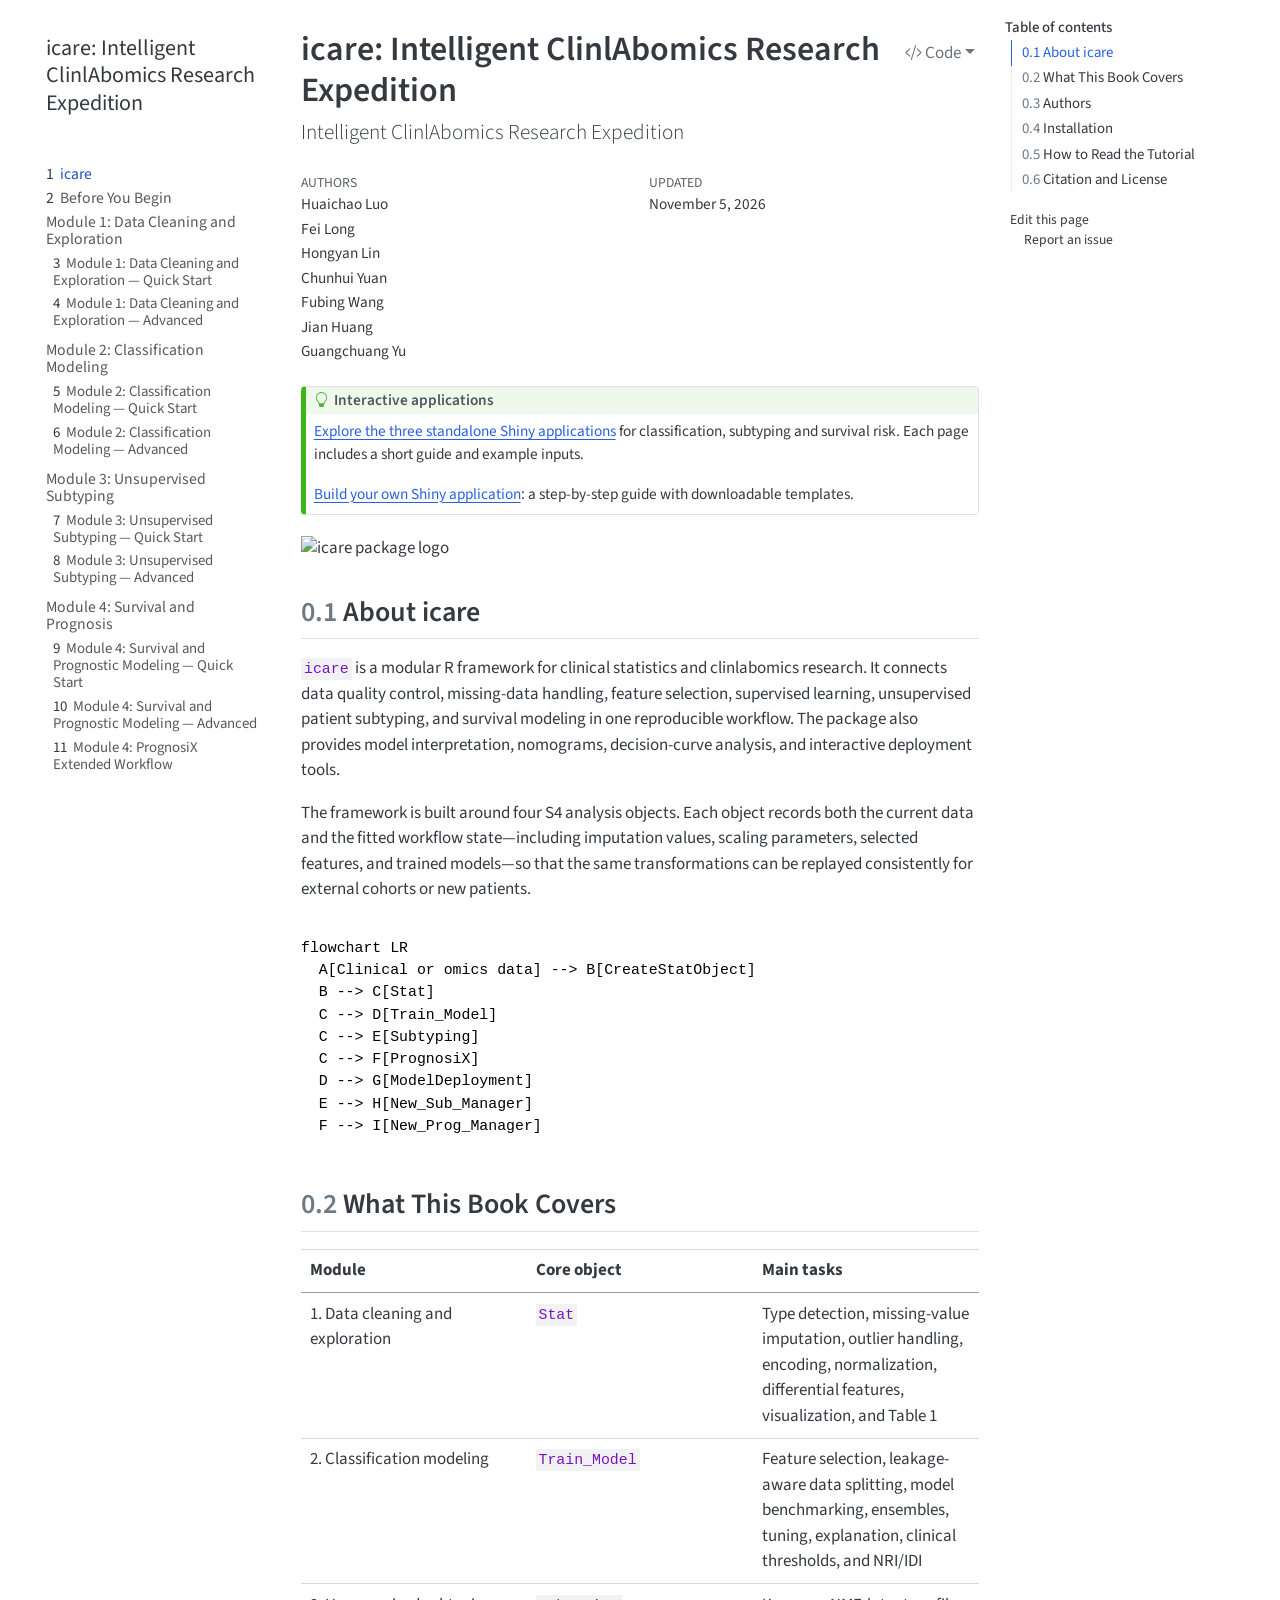
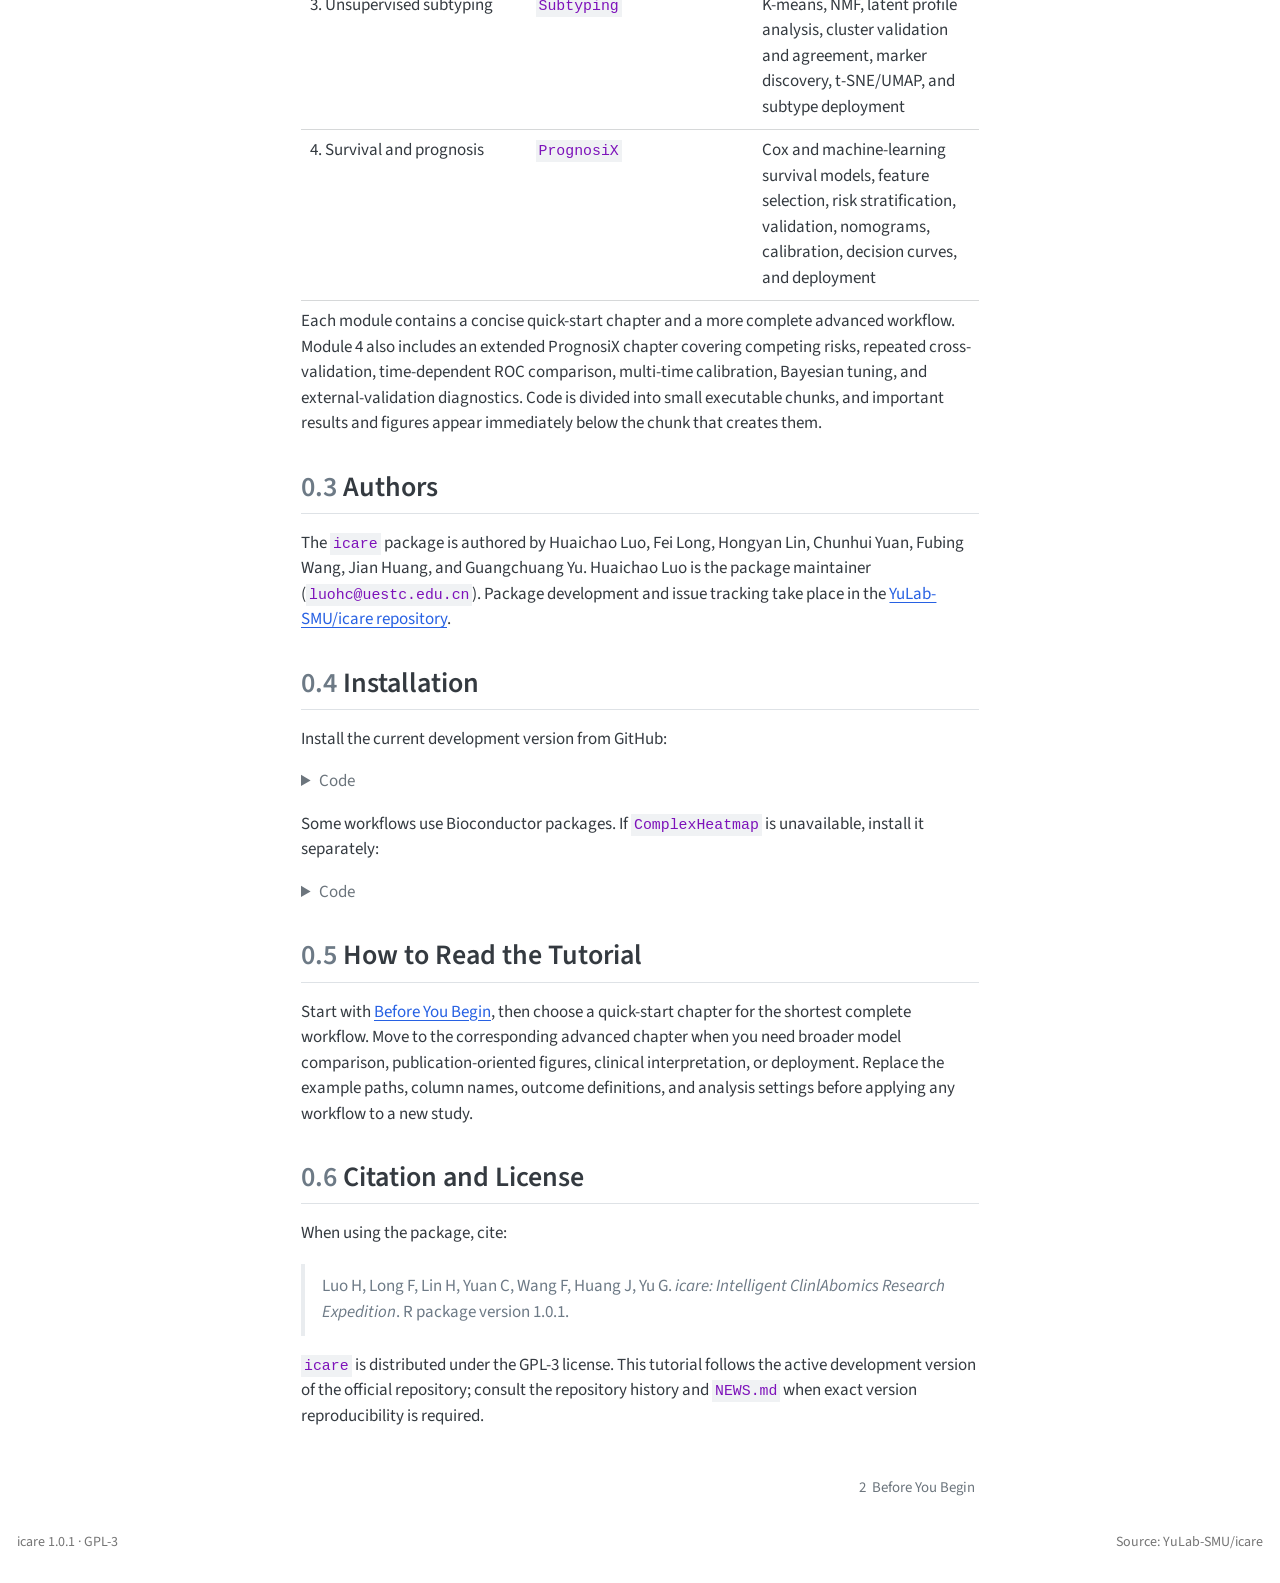
==== index.html @ 9ab3029c "Built site for gh-pages" ====
<!DOCTYPE html>
<html xmlns="http://www.w3.org/1999/xhtml" lang="en" xml:lang="en"><head>

<meta charset="utf-8">
<meta name="generator" content="quarto-1.11.9">

<meta name="viewport" content="width=device-width, initial-scale=1.0, user-scalable=yes">

<meta name="author" content="Huaichao Luo">
<meta name="author" content="Fei Long">
<meta name="author" content="Hongyan Lin">
<meta name="author" content="Chunhui Yuan">
<meta name="author" content="Fubing Wang">
<meta name="author" content="Jian Huang">
<meta name="author" content="Guangchuang Yu">
<meta name="dcterms.date" content="2026-11-05">

<title>icare: Intelligent ClinlAbomics Research Expedition</title>
<style>
/* Default styles provided by pandoc.
** See https://pandoc.org/MANUAL.html#variables-for-html for config info.
*/
span.smallcaps{font-variant: small-caps;}
div.columns{display: flex; gap: 1.5em;}
div.column{flex: auto;}
@media screen {
div.columns{gap: min(4vw, 1.5em);}
div.column{overflow-x: auto;}
}
div.hanging-indent{margin-left: 1.5em; text-indent: -1.5em;}
ul.task-list{list-style: none;}
ul.task-list li input[type="checkbox"] {
  width: 0.8em;
  margin: 0 0.8em 0.2em -1em; /* quarto-specific, see https://github.com/quarto-dev/quarto-cli/issues/4556 */ 
  vertical-align: middle;
}
/* CSS for syntax highlighting */
html { -webkit-text-size-adjust: 100%; }
pre > code.sourceCode { white-space: pre; position: relative; }
pre > code.sourceCode > span { display: inline-block; line-height: 1.25; }
pre > code.sourceCode > span:empty { height: 1.2em; }
.sourceCode { overflow: visible; }
code.sourceCode > span { color: inherit; text-decoration: inherit; }
div.sourceCode { margin: 1em 0; }
pre.sourceCode { margin: 0; }
@media screen {
div.sourceCode { overflow: auto; }
}
@media print {
pre > code.sourceCode { white-space: pre-wrap; }
pre > code.sourceCode > span { text-indent: -5em; padding-left: 5em; }
}
pre.numberSource code
  { counter-reset: source-line 0; }
pre.numberSource code > span
  { position: relative; left: -4em; counter-increment: source-line; }
pre.numberSource code > span > a:first-child::before
  { content: counter(source-line);
    position: relative; left: -1em; text-align: right; vertical-align: baseline;
    border: none; display: inline-block;
    -webkit-touch-callout: none; -webkit-user-select: none;
    -khtml-user-select: none; -moz-user-select: none;
    -ms-user-select: none; user-select: none;
    padding: 0 4px; width: 4em;
  }
pre.numberSource { margin-left: 3em;  padding-left: 4px; }
div.sourceCode
  {   }
@media screen {
pre > code.sourceCode > span > a:first-child::before { text-decoration: underline; }
}
</style>


<script src="site_libs/quarto-nav/quarto-nav.js"></script>
<script src="site_libs/quarto-nav/headroom.min.js"></script>
<script src="site_libs/clipboard/clipboard.min.js"></script>
<script src="site_libs/quarto-search/autocomplete.umd.js"></script>
<script src="site_libs/quarto-search/fuse.min.js"></script>
<script src="site_libs/quarto-search/quarto-search.js"></script>
<meta name="quarto:offset" content="./">
<link href="./prerequisites.html" rel="next">
<script src="site_libs/quarto-html/quarto.js" type="module"></script>
<script src="site_libs/quarto-html/tabsets/tabsets.js" type="module"></script>
<script src="site_libs/quarto-html/scrollable-regions/scrollable-regions.js" type="module"></script>
<script src="site_libs/quarto-html/popper.min.js"></script>
<script src="site_libs/quarto-html/tippy.umd.min.js"></script>
<script src="site_libs/quarto-html/anchor.min.js"></script>
<link href="site_libs/quarto-html/tippy.css" rel="stylesheet">
<link href="site_libs/quarto-html/quarto-syntax-highlighting-63b5708e65d6cd79cd7618c58d0c21e7.css" rel="stylesheet" id="quarto-text-highlighting-styles">
<script src="site_libs/bootstrap/bootstrap.min.js"></script>
<link href="site_libs/bootstrap/bootstrap-icons.css" rel="stylesheet">
<link href="site_libs/bootstrap/bootstrap-da04b06e5c4a19ee0b37a13fe2d2a80e.min.css" rel="stylesheet" append-hash="true" id="quarto-bootstrap" data-mode="light">
<script id="quarto-search-options" type="application/json">{
  "location": "sidebar",
  "copy-button": false,
  "collapse-after": 3,
  "panel-placement": "start",
  "type": "textbox",
  "limit": 50,
  "keyboard-shortcut": [
    "f",
    "/",
    "s"
  ],
  "show-item-context": false,
  "language": {
    "search-no-results-text": "No results",
    "search-matching-documents-text": "matching documents",
    "search-copy-link-title": "Copy link to search",
    "search-hide-matches-text": "Hide additional matches",
    "search-more-match-text": "more match in this document",
    "search-more-matches-text": "more matches in this document",
    "search-clear-button-title": "Clear",
    "search-text-placeholder": "",
    "search-detached-cancel-button-title": "Cancel",
    "search-submit-button-title": "Submit",
    "search-label": "Search"
  }
}</script>
<script src="site_libs/quarto-diagram/mermaid.min.js"></script>
<script src="site_libs/quarto-diagram/mermaid-init.js"></script>
<link href="site_libs/quarto-diagram/mermaid.css" rel="stylesheet">


</head>

<body class="nav-sidebar floating quarto-light"><a id="quarto-skip-link" class="visually-hidden-focusable" href="#quarto-document-content">Skip to main content</a>

<div id="quarto-search-results"></div>
  <header id="quarto-header" class="headroom fixed-top">
  <nav class="quarto-secondary-nav" aria-label="Toolbar">
    <div class="container-fluid d-flex">
      <button type="button" class="quarto-btn-toggle btn" data-bs-toggle="collapse" role="button" data-bs-target=".quarto-sidebar-collapse-item" aria-controls="quarto-sidebar" aria-expanded="false" aria-label="Toggle sidebar navigation" onclick="if (window.quartoToggleHeadroom) { window.quartoToggleHeadroom(); }">
        <i class="bi bi-layout-text-sidebar-reverse"></i>
      </button>
        <nav class="quarto-page-breadcrumbs" aria-label="Breadcrumbs"><ol class="breadcrumb"><li class="breadcrumb-item"><a href="./index.html"><span class="chapter-number">1</span>&nbsp; <span class="chapter-title">icare</span></a></li></ol></nav>
        <a class="flex-grow-1" data-bs-toggle="collapse" data-bs-target=".quarto-sidebar-collapse-item" onclick="if (window.quartoToggleHeadroom) { window.quartoToggleHeadroom(); }">      
        </a>
      <button type="button" class="btn quarto-search-button" aria-label="Search" onclick="window.quartoOpenSearch();">
        <i class="bi bi-search"></i>
      </button>
    </div>
  </nav>
</header>
<!-- content -->
<div id="quarto-content" class="quarto-container page-columns page-rows-contents page-layout-full">
<!-- sidebar -->
  <nav id="quarto-sidebar" class="sidebar collapse collapse-horizontal quarto-sidebar-collapse-item sidebar-navigation floating overflow-auto" aria-label="Site">
    <div class="pt-lg-2 mt-2 text-left sidebar-header">
    <div class="sidebar-title mb-0 py-0">
      <a href="./">icare: Intelligent ClinlAbomics Research Expedition</a> 
        <div class="sidebar-tools-main">
    <a href="https://github.com/YuLab-SMU/icare" title="Source Code" class="quarto-navigation-tool px-1" aria-label="Source Code"><i class="bi bi-github"></i></a>
</div>
    </div>
      </div>
        <div class="mt-2 flex-shrink-0 align-items-center">
        <div class="sidebar-search">
        <div id="quarto-search" class="" title="Search"></div>
        </div>
        </div>
    <div class="sidebar-menu-container"> 
    <ul class="list-unstyled mt-1">
        <li class="sidebar-item">
  <div class="sidebar-item-container"> 
  <a href="./index.html" class="sidebar-item-text sidebar-link active">
 <span class="menu-text"><span class="chapter-number">1</span>&nbsp; <span class="chapter-title">icare</span></span></a>
  </div>
</li>
        <li class="sidebar-item">
  <div class="sidebar-item-container"> 
  <a href="./prerequisites.html" class="sidebar-item-text sidebar-link">
 <span class="menu-text"><span class="chapter-number">2</span>&nbsp; <span class="chapter-title">Before You Begin</span></span></a>
  </div>
</li>
        <li class="sidebar-item sidebar-item-section">
      <div class="sidebar-item-container"> 
            <button type="button" class="sidebar-item-text sidebar-item-toggle sidebar-link text-start" data-bs-toggle="collapse" data-bs-target="#quarto-sidebar-section-1" aria-controls="quarto-sidebar-section-1" aria-expanded="true">
 <span class="menu-text" id="quarto-sidebar-section-1-label">Module 1: Data Cleaning and Exploration</span><i class="bi bi-chevron-right" aria-hidden="true"></i></button>
      </div>
      <ul id="quarto-sidebar-section-1" aria-labelledby="quarto-sidebar-section-1-label" class="collapse list-unstyled sidebar-section depth1 show">  
          <li class="sidebar-item">
  <div class="sidebar-item-container"> 
  <a href="./module1-quickstart.html" class="sidebar-item-text sidebar-link">
 <span class="menu-text"><span class="chapter-number">3</span>&nbsp; <span class="chapter-title">Module 1: Data Cleaning and Exploration — Quick Start</span></span></a>
  </div>
</li>
          <li class="sidebar-item">
  <div class="sidebar-item-container"> 
  <a href="./module1-advanced.html" class="sidebar-item-text sidebar-link">
 <span class="menu-text"><span class="chapter-number">4</span>&nbsp; <span class="chapter-title">Module 1: Data Cleaning and Exploration — Advanced</span></span></a>
  </div>
</li>
      </ul>
  </li>
        <li class="sidebar-item sidebar-item-section">
      <div class="sidebar-item-container"> 
            <button type="button" class="sidebar-item-text sidebar-item-toggle sidebar-link text-start" data-bs-toggle="collapse" data-bs-target="#quarto-sidebar-section-2" aria-controls="quarto-sidebar-section-2" aria-expanded="true">
 <span class="menu-text" id="quarto-sidebar-section-2-label">Module 2: Classification Modeling</span><i class="bi bi-chevron-right" aria-hidden="true"></i></button>
      </div>
      <ul id="quarto-sidebar-section-2" aria-labelledby="quarto-sidebar-section-2-label" class="collapse list-unstyled sidebar-section depth1 show">  
          <li class="sidebar-item">
  <div class="sidebar-item-container"> 
  <a href="./module2-quickstart.html" class="sidebar-item-text sidebar-link">
 <span class="menu-text"><span class="chapter-number">5</span>&nbsp; <span class="chapter-title">Module 2: Classification Modeling — Quick Start</span></span></a>
  </div>
</li>
          <li class="sidebar-item">
  <div class="sidebar-item-container"> 
  <a href="./module2-advanced.html" class="sidebar-item-text sidebar-link">
 <span class="menu-text"><span class="chapter-number">6</span>&nbsp; <span class="chapter-title">Module 2: Classification Modeling — Advanced</span></span></a>
  </div>
</li>
      </ul>
  </li>
        <li class="sidebar-item sidebar-item-section">
      <div class="sidebar-item-container"> 
            <button type="button" class="sidebar-item-text sidebar-item-toggle sidebar-link text-start" data-bs-toggle="collapse" data-bs-target="#quarto-sidebar-section-3" aria-controls="quarto-sidebar-section-3" aria-expanded="true">
 <span class="menu-text" id="quarto-sidebar-section-3-label">Module 3: Unsupervised Subtyping</span><i class="bi bi-chevron-right" aria-hidden="true"></i></button>
      </div>
      <ul id="quarto-sidebar-section-3" aria-labelledby="quarto-sidebar-section-3-label" class="collapse list-unstyled sidebar-section depth1 show">  
          <li class="sidebar-item">
  <div class="sidebar-item-container"> 
  <a href="./module3-quickstart.html" class="sidebar-item-text sidebar-link">
 <span class="menu-text"><span class="chapter-number">7</span>&nbsp; <span class="chapter-title">Module 3: Unsupervised Subtyping — Quick Start</span></span></a>
  </div>
</li>
          <li class="sidebar-item">
  <div class="sidebar-item-container"> 
  <a href="./module3-advanced.html" class="sidebar-item-text sidebar-link">
 <span class="menu-text"><span class="chapter-number">8</span>&nbsp; <span class="chapter-title">Module 3: Unsupervised Subtyping — Advanced</span></span></a>
  </div>
</li>
      </ul>
  </li>
        <li class="sidebar-item sidebar-item-section">
      <div class="sidebar-item-container"> 
            <button type="button" class="sidebar-item-text sidebar-item-toggle sidebar-link text-start" data-bs-toggle="collapse" data-bs-target="#quarto-sidebar-section-4" aria-controls="quarto-sidebar-section-4" aria-expanded="true">
 <span class="menu-text" id="quarto-sidebar-section-4-label">Module 4: Survival and Prognosis</span><i class="bi bi-chevron-right" aria-hidden="true"></i></button>
      </div>
      <ul id="quarto-sidebar-section-4" aria-labelledby="quarto-sidebar-section-4-label" class="collapse list-unstyled sidebar-section depth1 show">  
          <li class="sidebar-item">
  <div class="sidebar-item-container"> 
  <a href="./module4-quickstart.html" class="sidebar-item-text sidebar-link">
 <span class="menu-text"><span class="chapter-number">9</span>&nbsp; <span class="chapter-title">Module 4: Survival and Prognostic Modeling — Quick Start</span></span></a>
  </div>
</li>
          <li class="sidebar-item">
  <div class="sidebar-item-container"> 
  <a href="./module4-advanced.html" class="sidebar-item-text sidebar-link">
 <span class="menu-text"><span class="chapter-number">10</span>&nbsp; <span class="chapter-title">Module 4: Survival and Prognostic Modeling — Advanced</span></span></a>
  </div>
</li>
          <li class="sidebar-item">
  <div class="sidebar-item-container"> 
  <a href="./module4-pro.html" class="sidebar-item-text sidebar-link">
 <span class="menu-text"><span class="chapter-number">11</span>&nbsp; <span class="chapter-title">Module 4: PrognosiX Extended Workflow</span></span></a>
  </div>
</li>
      </ul>
  </li>
    </ul>
    </div>
</nav>
<div id="quarto-sidebar-glass" class="quarto-sidebar-collapse-item" data-bs-toggle="collapse" data-bs-target=".quarto-sidebar-collapse-item"></div>
<!-- margin-sidebar -->
    <div id="quarto-margin-sidebar" class="sidebar margin-sidebar">
        <nav id="TOC" role="doc-toc" aria-labelledby="toc-title" class="toc-active">
    <h2 id="toc-title">Table of contents</h2>
   
  <ul>
  <li><a href="#about-icare" id="toc-about-icare" class="nav-link active" data-scroll-target="#about-icare"><span class="header-section-number">0.1</span> About icare</a></li>
  <li><a href="#what-this-book-covers" id="toc-what-this-book-covers" class="nav-link" data-scroll-target="#what-this-book-covers"><span class="header-section-number">0.2</span> What This Book Covers</a></li>
  <li><a href="#authors" id="toc-authors" class="nav-link" data-scroll-target="#authors"><span class="header-section-number">0.3</span> Authors</a></li>
  <li><a href="#installation" id="toc-installation" class="nav-link" data-scroll-target="#installation"><span class="header-section-number">0.4</span> Installation</a></li>
  <li><a href="#how-to-read-the-tutorial" id="toc-how-to-read-the-tutorial" class="nav-link" data-scroll-target="#how-to-read-the-tutorial"><span class="header-section-number">0.5</span> How to Read the Tutorial</a></li>
  <li><a href="#citation-and-license" id="toc-citation-and-license" class="nav-link" data-scroll-target="#citation-and-license"><span class="header-section-number">0.6</span> Citation and License</a></li>
  </ul>
<div class="toc-actions"><ul><li><a href="https://github.com/YuLab-SMU/icare/edit/docs/index.qmd" class="toc-action"><i class="bi bi-github"></i>Edit this page</a></li><li><a href="https://github.com/YuLab-SMU/icare/issues/new" class="toc-action"><i class="bi empty"></i>Report an issue</a></li></ul></div></nav>
    </div>
<!-- main -->
<main class="content column-body" id="quarto-document-content" tabindex="-1">

<header id="title-block-header" class="quarto-title-block default">
<div class="quarto-title">
<div class="quarto-title-block"><div><h1 class="title">icare: Intelligent ClinlAbomics Research Expedition</h1><button type="button" class="btn code-tools-button dropdown-toggle" id="quarto-code-tools-menu" data-bs-toggle="dropdown" aria-expanded="false"><i class="bi"></i> Code</button><ul class="dropdown-menu dropdown-menu-end" aria-labelelledby="quarto-code-tools-menu"><li><a id="quarto-show-all-code" class="dropdown-item" href="javascript:void(0)" role="button">Show All Code</a></li><li><a id="quarto-hide-all-code" class="dropdown-item" href="javascript:void(0)" role="button">Hide All Code</a></li><li><hr class="dropdown-divider"></li><li><a id="quarto-view-source" class="dropdown-item" href="javascript:void(0)" role="button">View Source</a></li></ul></div></div>
<p class="subtitle lead">Intelligent ClinlAbomics Research Expedition</p>
</div>



<div class="quarto-title-meta column-body">

    <div>
    <div class="quarto-title-meta-heading">Authors</div>
    <div class="quarto-title-meta-contents">
             <p>Huaichao Luo </p>
             <p>Fei Long </p>
             <p>Hongyan Lin </p>
             <p>Chunhui Yuan </p>
             <p>Fubing Wang </p>
             <p>Jian Huang </p>
             <p>Guangchuang Yu </p>
          </div>
  </div>
    
    <div>
    <div class="quarto-title-meta-heading">Updated</div>
    <div class="quarto-title-meta-contents">
      <p class="date">November 5, 2026</p>
    </div>
  </div>
  
    
  </div>
  


</header>


<!-- icare-interactive-apps -->
<div class="callout callout-style-default callout-tip callout-titled">
<div class="callout-header d-flex align-content-center">
<div class="callout-icon-container">
<i class="callout-icon"></i>
</div>
<div class="callout-title-container flex-fill">
<span class="screen-reader-only">Tip</span>Interactive applications
</div>
</div>
<div class="callout-body-container callout-body">
<p><a href="review-apps/index.html">Explore the three standalone Shiny applications</a> for classification, subtyping and survival risk. Each page includes a short guide and example inputs.</p>
<p><a href="review-apps/build-your-own/index.html">Build your own Shiny application</a>: a step-by-step guide with downloadable templates.</p>
</div>
</div>
<p><img src="assets/icare-logo.png" class="img-fluid" alt="icare package logo" width="180"></p>
<section id="about-icare" class="level2" data-number="0.1">
<h2 data-number="0.1" class="anchored" data-anchor-id="about-icare"><span class="header-section-number">0.1</span> About icare</h2>
<p><code>icare</code> is a modular R framework for clinical statistics and clinlabomics research. It connects data quality control, missing-data handling, feature selection, supervised learning, unsupervised patient subtyping, and survival modeling in one reproducible workflow. The package also provides model interpretation, nomograms, decision-curve analysis, and interactive deployment tools.</p>
<p>The framework is built around four S4 analysis objects. Each object records both the current data and the fitted workflow state—including imputation values, scaling parameters, selected features, and trained models—so that the same transformations can be replayed consistently for external cohorts or new patients.</p>
<div class="cell" data-layout-align="default">
<div class="cell-output-display">
<div>
<p></p><figure class="figure"><p></p>
<div>

<pre class="mermaid mermaid-js">flowchart LR
  A[Clinical or omics data] --&gt; B[CreateStatObject]
  B --&gt; C[Stat]
  C --&gt; D[Train_Model]
  C --&gt; E[Subtyping]
  C --&gt; F[PrognosiX]
  D --&gt; G[ModelDeployment]
  E --&gt; H[New_Sub_Manager]
  F --&gt; I[New_Prog_Manager]
</pre>
</div>
<p></p></figure><p></p>
</div>
</div>
</div>
</section>
<section id="what-this-book-covers" class="level2" data-number="0.2">
<h2 data-number="0.2" class="anchored" data-anchor-id="what-this-book-covers"><span class="header-section-number">0.2</span> What This Book Covers</h2>
<table class="caption-top table">
<colgroup>
<col style="width: 33%">
<col style="width: 33%">
<col style="width: 33%">
</colgroup>
<thead>
<tr class="header">
<th>Module</th>
<th>Core object</th>
<th>Main tasks</th>
</tr>
</thead>
<tbody>
<tr class="odd">
<td>1. Data cleaning and exploration</td>
<td><code>Stat</code></td>
<td>Type detection, missing-value imputation, outlier handling, encoding, normalization, differential features, visualization, and Table 1</td>
</tr>
<tr class="even">
<td>2. Classification modeling</td>
<td><code>Train_Model</code></td>
<td>Feature selection, leakage-aware data splitting, model benchmarking, ensembles, tuning, explanation, clinical thresholds, and NRI/IDI</td>
</tr>
<tr class="odd">
<td>3. Unsupervised subtyping</td>
<td><code>Subtyping</code></td>
<td>K-means, NMF, latent profile analysis, cluster validation and agreement, marker discovery, t-SNE/UMAP, and subtype deployment</td>
</tr>
<tr class="even">
<td>4. Survival and prognosis</td>
<td><code>PrognosiX</code></td>
<td>Cox and machine-learning survival models, feature selection, risk stratification, validation, nomograms, calibration, decision curves, and deployment</td>
</tr>
</tbody>
</table>
<p>Each module contains a concise quick-start chapter and a more complete advanced workflow. Module 4 also includes an extended PrognosiX chapter covering competing risks, repeated cross-validation, time-dependent ROC comparison, multi-time calibration, Bayesian tuning, and external-validation diagnostics. Code is divided into small executable chunks, and important results and figures appear immediately below the chunk that creates them.</p>
</section>
<section id="authors" class="level2" data-number="0.3">
<h2 data-number="0.3" class="anchored" data-anchor-id="authors"><span class="header-section-number">0.3</span> Authors</h2>
<p>The <code>icare</code> package is authored by Huaichao Luo, Fei Long, Hongyan Lin, Chunhui Yuan, Fubing Wang, Jian Huang, and Guangchuang Yu. Huaichao Luo is the package maintainer (<code>luohc@uestc.edu.cn</code>). Package development and issue tracking take place in the <a href="https://github.com/YuLab-SMU/icare">YuLab-SMU/icare repository</a>.</p>
</section>
<section id="installation" class="level2" data-number="0.4">
<h2 data-number="0.4" class="anchored" data-anchor-id="installation"><span class="header-section-number">0.4</span> Installation</h2>
<p>Install the current development version from GitHub:</p>
<div class="cell">
<details class="code-fold">
<summary>Code</summary>
<div class="code-copy-outer-scaffold"><div class="sourceCode cell-code" id="cb1"><pre class="sourceCode r code-with-copy"><code class="sourceCode r"><span id="cb1-1"><a href="#cb1-1" aria-hidden="true" tabindex="-1"></a><span class="fu">install.packages</span>(<span class="st">"remotes"</span>)</span>
<span id="cb1-2"><a href="#cb1-2" aria-hidden="true" tabindex="-1"></a>remotes<span class="sc">::</span><span class="fu">install_github</span>(<span class="st">"YuLab-SMU/icare"</span>, <span class="at">dependencies =</span> <span class="cn">TRUE</span>)</span></code></pre></div><button title="Copy to Clipboard" class="code-copy-button"><i class="bi"></i></button></div>
</details>
</div>
<p>Some workflows use Bioconductor packages. If <code>ComplexHeatmap</code> is unavailable, install it separately:</p>
<div class="cell">
<details class="code-fold">
<summary>Code</summary>
<div class="code-copy-outer-scaffold"><div class="sourceCode cell-code" id="cb2"><pre class="sourceCode r code-with-copy"><code class="sourceCode r"><span id="cb2-1"><a href="#cb2-1" aria-hidden="true" tabindex="-1"></a><span class="fu">install.packages</span>(<span class="st">"BiocManager"</span>)</span>
<span id="cb2-2"><a href="#cb2-2" aria-hidden="true" tabindex="-1"></a>BiocManager<span class="sc">::</span><span class="fu">install</span>(<span class="st">"ComplexHeatmap"</span>)</span></code></pre></div><button title="Copy to Clipboard" class="code-copy-button"><i class="bi"></i></button></div>
</details>
</div>
</section>
<section id="how-to-read-the-tutorial" class="level2" data-number="0.5">
<h2 data-number="0.5" class="anchored" data-anchor-id="how-to-read-the-tutorial"><span class="header-section-number">0.5</span> How to Read the Tutorial</h2>
<p>Start with <a href="./prerequisites.html">Before You Begin</a>, then choose a quick-start chapter for the shortest complete workflow. Move to the corresponding advanced chapter when you need broader model comparison, publication-oriented figures, clinical interpretation, or deployment. Replace the example paths, column names, outcome definitions, and analysis settings before applying any workflow to a new study.</p>
</section>
<section id="citation-and-license" class="level2" data-number="0.6">
<h2 data-number="0.6" class="anchored" data-anchor-id="citation-and-license"><span class="header-section-number">0.6</span> Citation and License</h2>
<p>When using the package, cite:</p>
<blockquote class="blockquote">
<p>Luo H, Long F, Lin H, Yuan C, Wang F, Huang J, Yu G. <em>icare: Intelligent ClinlAbomics Research Expedition</em>. R package version 1.0.1.</p>
</blockquote>
<p><code>icare</code> is distributed under the GPL-3 license. This tutorial follows the active development version of the official repository; consult the repository history and <code>NEWS.md</code> when exact version reproducibility is required.</p>


<!-- -->

</section>

</main> <!-- /main -->
<script id="quarto-html-after-body" type="application/javascript">
  window.document.addEventListener("DOMContentLoaded", function (event) {
    const icon = "";
    const anchorJS = new window.AnchorJS();
    anchorJS.options = {
      placement: 'right',
      icon: icon
    };
    anchorJS.add('.anchored');
    const isCodeAnnotation = (el) => {
      for (const clz of el.classList) {
        if (clz.startsWith('code-annotation-')) {                     
          return true;
        }
      }
      return false;
    }
    const onCopySuccess = function(e) {
      // button target
      const button = e.trigger;
      // don't keep focus
      button.blur();
      // flash "checked"
      button.classList.add('code-copy-button-checked');
      var currentTitle = button.getAttribute("title");
      button.setAttribute("title", "Copied!");
      let tooltip;
      if (window.bootstrap) {
        button.setAttribute("data-bs-toggle", "tooltip");
        button.setAttribute("data-bs-placement", "left");
        button.setAttribute("data-bs-title", "Copied!");
        tooltip = new bootstrap.Tooltip(button, 
          { trigger: "manual", 
            customClass: "code-copy-button-tooltip",
            offset: [0, -8]});
        tooltip.show();    
      }
      setTimeout(function() {
        if (tooltip) {
          tooltip.hide();
          button.removeAttribute("data-bs-title");
          button.removeAttribute("data-bs-toggle");
          button.removeAttribute("data-bs-placement");
        }
        button.setAttribute("title", currentTitle);
        button.classList.remove('code-copy-button-checked');
      }, 1000);
      // clear code selection
      e.clearSelection();
    }
    const getTextToCopy = function(trigger) {
      const outerScaffold = trigger.parentElement.cloneNode(true);
      const codeEl = outerScaffold.querySelector('code');
      for (const childEl of codeEl.children) {
        if (isCodeAnnotation(childEl)) {
          childEl.remove();
        }
      }
      return codeEl.innerText;
    }
    const clipboard = new window.ClipboardJS('.code-copy-button:not([data-in-quarto-modal])', {
      text: getTextToCopy
    });
    clipboard.on('success', onCopySuccess);
    if (window.document.getElementById('quarto-embedded-source-code-modal')) {
      const clipboardModal = new window.ClipboardJS('.code-copy-button[data-in-quarto-modal]', {
        text: getTextToCopy,
        container: window.document.getElementById('quarto-embedded-source-code-modal')
      });
      clipboardModal.on('success', onCopySuccess);
    }
    const viewSource = window.document.getElementById('quarto-view-source') ||
                       window.document.getElementById('quarto-code-tools-source');
    if (viewSource) {
      const sourceUrl = viewSource.getAttribute("data-quarto-source-url");
      viewSource.addEventListener("click", function(e) {
        if (sourceUrl) {
          // rstudio viewer pane
          if (/\bcapabilities=\b/.test(window.location)) {
            window.open(sourceUrl);
          } else {
            window.location.href = sourceUrl;
          }
        } else {
          const modal = new bootstrap.Modal(document.getElementById('quarto-embedded-source-code-modal'));
          modal.show();
        }
        return false;
      });
    }
    function toggleCodeHandler(show) {
      return function(e) {
        const cellDetails = window.document.querySelectorAll(".cell details.code-fold");
        for (let i=0; i<cellDetails.length; i++) {
          const details = cellDetails[i];
          if (show) {
            details.open = true;
          } else {
            details.removeAttribute("open");
          }
        }
        const cellCodeDivs = window.document.querySelectorAll(".cell div.sourceCode.cell-code");
        const fromCls = show ? "hidden" : "unhidden";
        const toCls = show ? "unhidden" : "hidden";
        for (let i=0; i<cellCodeDivs.length; i++) {
          const codeDiv = cellCodeDivs[i];
          if (codeDiv.classList.contains(fromCls)) {
            codeDiv.classList.remove(fromCls);
            codeDiv.classList.add(toCls);
          } 
        }
        return false;
      }
    }
    const hideAllCode = window.document.getElementById("quarto-hide-all-code");
    if (hideAllCode) {
      hideAllCode.addEventListener("click", toggleCodeHandler(false));
    }
    const showAllCode = window.document.getElementById("quarto-show-all-code");
    if (showAllCode) {
      showAllCode.addEventListener("click", toggleCodeHandler(true));
    }
      var localhostRegex = new RegExp(/^(?:http|https):\/\/localhost\:?[0-9]*\//);
      var mailtoRegex = new RegExp(/^mailto:/);
        var filterRegex = new RegExp('/' + window.location.host + '/');
      var isInternal = (href) => {
          return filterRegex.test(href) || localhostRegex.test(href) || mailtoRegex.test(href);
      }
      // Inspect non-navigation links and adorn them if external
      window.quartoDecorateExternalLinks = function (root) {
     var links = (root || window.document).querySelectorAll('a[href]:not(.nav-link):not(.navbar-brand):not(.toc-action):not(.sidebar-link):not(.sidebar-item-toggle):not(.pagination-link):not(.no-external):not([aria-hidden]):not(.dropdown-item):not(.quarto-navigation-tool):not(.about-link)');
      for (var i=0; i<links.length; i++) {
        const link = links[i];
        if (!isInternal(link.href)) {
          // undo the damage that might have been done by quarto-nav.js in the case of
          // links that we want to consider external
          if (link.dataset.originalHref !== undefined) {
            link.href = link.dataset.originalHref;
          }
          if (!link.classList.contains('no-external-icon')) {
          }
        }
      }
      };
      window.quartoDecorateExternalLinks(window.document);
    // Esc closes the popup (WCAG 1.4.13) and focus leaving both trigger and
    // popup closes it (WCAG 2.4.11); tippy handles neither for interactive popups.
    const hideOnEscAndFocusOut = {
      name: 'hideOnEscAndFocusOut',
      defaultValue: true,
      fn(instance) {
        const dismiss = () => {
          // A show scheduled by the trigger delay would otherwise reopen it
          instance.clearDelayTimeouts();
          instance.hide();
        };
        const onKeyDown = (event) => {
          if (event.key !== 'Escape') {
            return;
          }
          // Keep Esc from also reaching page handlers (e.g. reveal.js overview),
          // except an open reveal.js slide menu, which Esc should close too.
          // The menu handles keys only when its keyboard option is on.
          const menuHandlesEsc = window.Reveal?.getPlugin?.('menu')?.isOpen() &&
            window.Reveal.getConfig().menu?.keyboard !== false;
          if (!menuHandlesEsc) {
            event.stopPropagation();
          }
          if (instance.popper.contains(window.document.activeElement)) {
            // Disabled while refocusing so the focus trigger does not reopen it
            instance.disable();
            instance.reference.focus();
            instance.enable();
          }
          dismiss();
        };
        const onFocusOut = (event) => {
          const target = event.relatedTarget;
          if (target && !instance.reference.contains(target) &&
              !instance.popper.contains(target)) {
            dismiss();
          }
        };
        // On the trigger too: a click trigger (code-annotations: select) has no
        // blur handling. Attached for the instance's lifetime so leaving the
        // trigger also cancels a show still pending on the trigger delay.
        instance.reference.addEventListener('focusout', onFocusOut);
        return {
          onShow() {
            window.document.addEventListener('keydown', onKeyDown, true);
            instance.popper.addEventListener('focusout', onFocusOut);
          },
          onHide() {
            window.document.removeEventListener('keydown', onKeyDown, true);
            instance.popper.removeEventListener('focusout', onFocusOut);
          },
          onDestroy() {
            instance.reference.removeEventListener('focusout', onFocusOut);
          },
        };
      },
    };
    function tippyHover(el, contentFn, onTriggerFn, onUntriggerFn) {
      const config = {
        allowHTML: true,
        maxWidth: 500,
        delay: 100,
        arrow: false,
        appendTo: function(el) {
            return el.parentElement;
        },
        interactive: true,
        interactiveBorder: 10,
        theme: 'quarto',
        placement: 'bottom-start',
        plugins: [hideOnEscAndFocusOut],
      };
      if (contentFn) {
        config.content = contentFn;
      }
      if (onTriggerFn) {
        config.onTrigger = onTriggerFn;
      }
      if (onUntriggerFn) {
        config.onUntrigger = onUntriggerFn;
      }
      window.tippy(el, config); 
    }
    const noterefs = window.document.querySelectorAll('a[role="doc-noteref"]');
    for (var i=0; i<noterefs.length; i++) {
      const ref = noterefs[i];
      tippyHover(ref, function() {
        // use id or data attribute instead here
        let href = ref.getAttribute('data-footnote-href') || ref.getAttribute('href');
        try { href = new URL(href).hash; } catch {}
        const id = href.replace(/^#\/?/, "");
        const note = window.document.getElementById(id);
        if (note) {
          return note.innerHTML;
        } else {
          return "";
        }
      });
    }
    const xrefs = window.document.querySelectorAll('a.quarto-xref');
    const processXRef = (id, note) => {
      // Strip column container classes
      const stripColumnClz = (el) => {
        el.classList.remove("page-full", "page-columns");
        if (el.children) {
          for (const child of el.children) {
            stripColumnClz(child);
          }
        }
      }
      stripColumnClz(note)
      if (id === null || id.startsWith('sec-')) {
        // Special case sections, only their first couple elements
        const container = document.createElement("div");
        if (note.children && note.children.length > 2) {
          container.appendChild(note.children[0].cloneNode(true));
          for (let i = 1; i < note.children.length; i++) {
            const child = note.children[i];
            if (child.tagName === "P" && child.innerText === "") {
              continue;
            } else {
              container.appendChild(child.cloneNode(true));
              break;
            }
          }
          if (window.Quarto?.typesetMath) {
            window.Quarto.typesetMath(container);
          }
          return container.innerHTML
        } else {
          if (window.Quarto?.typesetMath) {
            window.Quarto.typesetMath(note);
          }
          return note.innerHTML;
        }
      } else {
        // Remove any anchor links if they are present
        const anchorLink = note.querySelector('a.anchorjs-link');
        if (anchorLink) {
          anchorLink.remove();
        }
        if (window.Quarto?.typesetMath) {
          window.Quarto.typesetMath(note);
        }
        if (note.classList.contains("callout")) {
          return note.outerHTML;
        } else {
          return note.innerHTML;
        }
      }
    }
    for (var i=0; i<xrefs.length; i++) {
      const xref = xrefs[i];
      tippyHover(xref, undefined, function(instance) {
        instance.disable();
        let url = xref.getAttribute('href');
        let hash = undefined; 
        if (url.startsWith('#')) {
          hash = url;
        } else {
          try { hash = new URL(url).hash; } catch {}
        }
        if (hash) {
          const id = hash.replace(/^#\/?/, "");
          const note = window.document.getElementById(id);
          if (note !== null) {
            try {
              const html = processXRef(id, note.cloneNode(true));
              instance.setContent(html);
            } finally {
              instance.enable();
              instance.show();
            }
          } else {
            // See if we can fetch this
            fetch(url.split('#')[0])
            .then(res => res.text())
            .then(html => {
              const parser = new DOMParser();
              const htmlDoc = parser.parseFromString(html, "text/html");
              const note = htmlDoc.getElementById(id);
              if (note !== null) {
                const html = processXRef(id, note);
                instance.setContent(html);
              } 
            }).finally(() => {
              instance.enable();
              instance.show();
            });
          }
        } else {
          // See if we can fetch a full url (with no hash to target)
          // This is a special case and we should probably do some content thinning / targeting
          fetch(url)
          .then(res => res.text())
          .then(html => {
            const parser = new DOMParser();
            const htmlDoc = parser.parseFromString(html, "text/html");
            const note = htmlDoc.querySelector('main.content');
            if (note !== null) {
              // This should only happen for chapter cross references
              // (since there is no id in the URL)
              // remove the first header
              if (note.children.length > 0 && note.children[0].tagName === "HEADER") {
                note.children[0].remove();
              }
              const html = processXRef(null, note);
              instance.setContent(html);
            } 
          }).finally(() => {
            instance.enable();
            instance.show();
          });
        }
      }, function(instance) {
      });
    }
        let selectedAnnoteEl;
        const selectorForAnnotation = ( cell, annotation) => {
          let cellAttr = 'data-code-cell="' + cell + '"';
          let lineAttr = 'data-code-annotation="' +  annotation + '"';
          const selector = 'span[' + cellAttr + '][' + lineAttr + ']';
          return selector;
        }
        const selectCodeLines = (annoteEl) => {
          const doc = window.document;
          const targetCell = annoteEl.getAttribute("data-target-cell");
          const targetAnnotation = annoteEl.getAttribute("data-target-annotation");
          const annoteSpan = window.document.querySelector(selectorForAnnotation(targetCell, targetAnnotation));
          const lines = annoteSpan.getAttribute("data-code-lines").split(",");
          const lineIds = lines.map((line) => {
            return targetCell + "-" + line;
          })
          // Each band is positioned against its own containing block, which is
          // not the offsetParent of the lines, so place it from client rects.
          const placeBand = (band, firstEl, lastEl, codeBlock) => {
            const container = band.offsetParent;
            if (container === null) {
              return;
            }
            const containerRect = container.getBoundingClientRect();
            // Reveal.js scales slides with a transform, so convert client
            // pixels back to the CSS pixels of the container.
            const scale = containerRect.height / container.offsetHeight || 1;
            const firstRect = firstEl.getBoundingClientRect();
            const lastRect = lastEl.getBoundingClientRect();
            const top = (firstRect.top - containerRect.top) / scale - container.clientTop + container.scrollTop;
            const height = (lastRect.bottom - firstRect.top) / scale;
            band.style.top = top - 2 + "px";
            band.style.height = height + 4 + "px";
            if (codeBlock) {
              // Without the copy button wrapper, the containing block is wider
              // than the code block, so span the code block explicitly.
              const blockRect = codeBlock.getBoundingClientRect();
              band.style.left = (blockRect.left - containerRect.left) / scale - container.clientLeft + container.scrollLeft + "px";
              band.style.width = blockRect.width / scale + "px";
            }
          };
          if (lineIds.length > 0) {
            const el = window.document.getElementById(lineIds[0]);
            const lastEl = window.document.getElementById(lineIds[lineIds.length - 1]);
            const parent = el.parentElement.parentElement;
            // cook up a div (if necessary) and position it
            let div = window.document.getElementById("code-annotation-line-highlight");
            if (div === null) {
              div = window.document.createElement("div");
              div.setAttribute("id", "code-annotation-line-highlight");
              div.style.position = 'absolute';
              parent.appendChild(div);
            }
            placeBand(div, el, lastEl, parent.closest("div.sourceCode") || parent);
            let gutterDiv = window.document.getElementById("code-annotation-line-highlight-gutter");
            if (gutterDiv === null) {
              gutterDiv = window.document.createElement("div");
              gutterDiv.setAttribute("id", "code-annotation-line-highlight-gutter");
              gutterDiv.style.position = 'absolute';
              const codeCell = window.document.getElementById(targetCell);
              const gutter = codeCell.querySelector('.code-annotation-gutter');
              gutter.appendChild(gutterDiv);
            }
            placeBand(gutterDiv, el, lastEl);
            selectedAnnoteEl = annoteEl;
          }
        };
        const unselectCodeLines = () => {
          const elementsIds = ["code-annotation-line-highlight", "code-annotation-line-highlight-gutter"];
          elementsIds.forEach((elId) => {
            const div = window.document.getElementById(elId);
            if (div) {
              div.remove();
            }
          });
          selectedAnnoteEl = undefined;
        };
          // Handle positioning of the toggle
      window.addEventListener(
        "resize",
        throttle(() => {
          elRect = undefined;
          if (selectedAnnoteEl) {
            selectCodeLines(selectedAnnoteEl);
          }
        }, 10)
      );
      function throttle(fn, ms) {
      let throttle = false;
      let timer;
        return (...args) => {
          if(!throttle) { // first call gets through
              fn.apply(this, args);
              throttle = true;
          } else { // all the others get throttled
              if(timer) clearTimeout(timer); // cancel #2
              timer = setTimeout(() => {
                fn.apply(this, args);
                timer = throttle = false;
              }, ms);
          }
        };
      }
        // Attach click handler to the DT
        const annoteDls = window.document.querySelectorAll('dt[data-target-cell]');
        for (const annoteDlNode of annoteDls) {
          annoteDlNode.addEventListener('click', (event) => {
            const clickedEl = event.target;
            if (clickedEl !== selectedAnnoteEl) {
              unselectCodeLines();
              const activeEl = window.document.querySelector('dt[data-target-cell].code-annotation-active');
              if (activeEl) {
                activeEl.classList.remove('code-annotation-active');
              }
              selectCodeLines(clickedEl);
              clickedEl.classList.add('code-annotation-active');
            } else {
              // Unselect the line
              unselectCodeLines();
              clickedEl.classList.remove('code-annotation-active');
            }
          });
        }
    const findCites = (el) => {
      const parentEl = el.parentElement;
      if (parentEl) {
        const cites = parentEl.dataset.cites;
        if (cites) {
          return {
            el,
            cites: cites.split(' ')
          };
        } else {
          return findCites(el.parentElement)
        }
      } else {
        return undefined;
      }
    };
    var bibliorefs = window.document.querySelectorAll('a[role="doc-biblioref"]');
    for (var i=0; i<bibliorefs.length; i++) {
      const ref = bibliorefs[i];
      const citeInfo = findCites(ref);
      if (citeInfo) {
        tippyHover(citeInfo.el, function() {
          var popup = window.document.createElement('div');
          citeInfo.cites.forEach(function(cite) {
            var citeDiv = window.document.createElement('div');
            citeDiv.classList.add('hanging-indent');
            citeDiv.classList.add('csl-entry');
            var biblioDiv = window.document.getElementById('ref-' + cite);
            if (biblioDiv) {
              citeDiv.innerHTML = biblioDiv.innerHTML;
            }
            popup.appendChild(citeDiv);
          });
          return popup.innerHTML;
        });
      }
    }
  });
  </script>
  <script type="application/javascript">
  window.quartoScrollableRegionsLabels = {"code":"Scrollable code","output":"Scrollable output"};
  </script>
<nav class="page-navigation column-body" aria-label="Page">
  <div class="nav-page nav-page-previous">
  </div>
  <div class="nav-page nav-page-next">
      <a href="./prerequisites.html" class="pagination-link" aria-label="Before You Begin">
        <span class="nav-page-text"><span class="chapter-number">2</span>&nbsp; <span class="chapter-title">Before You Begin</span></span> <i class="bi bi-arrow-right-short"></i>
      </a>
  </div>
</nav><div class="modal fade" id="quarto-embedded-source-code-modal" tabindex="-1" aria-labelledby="quarto-embedded-source-code-modal-label" aria-hidden="true"><div class="modal-dialog modal-dialog-scrollable"><div class="modal-content"><div class="modal-header"><h5 class="modal-title" id="quarto-embedded-source-code-modal-label">Source Code</h5><button class="btn-close" data-bs-dismiss="modal"></button></div><div class="modal-body"><div class="">
<div class="code-copy-outer-scaffold"><div class="sourceCode" id="cb3" data-shortcodes="false"><pre class="sourceCode markdown code-with-copy"><code class="sourceCode markdown"><span id="cb3-1"><a href="#cb3-1" aria-hidden="true" tabindex="-1"></a><span class="co">---</span></span>
<span id="cb3-2"><a href="#cb3-2" aria-hidden="true" tabindex="-1"></a><span class="an">title:</span><span class="co"> "icare"</span></span>
<span id="cb3-3"><a href="#cb3-3" aria-hidden="true" tabindex="-1"></a><span class="an">subtitle:</span><span class="co"> "Intelligent ClinlAbomics Research Expedition"</span></span>
<span id="cb3-4"><a href="#cb3-4" aria-hidden="true" tabindex="-1"></a><span class="an">page-layout:</span><span class="co"> full</span></span>
<span id="cb3-5"><a href="#cb3-5" aria-hidden="true" tabindex="-1"></a><span class="co">---</span></span>
<span id="cb3-6"><a href="#cb3-6" aria-hidden="true" tabindex="-1"></a></span>
<span id="cb3-7"><a href="#cb3-7" aria-hidden="true" tabindex="-1"></a><span class="co">&lt;!-- icare-interactive-apps --&gt;</span></span>
<span id="cb3-8"><a href="#cb3-8" aria-hidden="true" tabindex="-1"></a>::: {.callout-tip}</span>
<span id="cb3-9"><a href="#cb3-9" aria-hidden="true" tabindex="-1"></a><span class="fu">## Interactive applications</span></span>
<span id="cb3-10"><a href="#cb3-10" aria-hidden="true" tabindex="-1"></a></span>
<span id="cb3-11"><a href="#cb3-11" aria-hidden="true" tabindex="-1"></a><span class="co">[</span><span class="ot">Explore the three standalone Shiny applications</span><span class="co">](review-apps/index.html)</span> for classification, subtyping and survival risk. Each page includes a short guide and example inputs.</span>
<span id="cb3-12"><a href="#cb3-12" aria-hidden="true" tabindex="-1"></a></span>
<span id="cb3-13"><a href="#cb3-13" aria-hidden="true" tabindex="-1"></a><span class="co">[</span><span class="ot">Build your own Shiny application</span><span class="co">](review-apps/build-your-own/index.html)</span>: a step-by-step guide with downloadable templates.</span>
<span id="cb3-14"><a href="#cb3-14" aria-hidden="true" tabindex="-1"></a></span>
<span id="cb3-15"><a href="#cb3-15" aria-hidden="true" tabindex="-1"></a>:::</span>
<span id="cb3-16"><a href="#cb3-16" aria-hidden="true" tabindex="-1"></a></span>
<span id="cb3-17"><a href="#cb3-17" aria-hidden="true" tabindex="-1"></a></span>
<span id="cb3-18"><a href="#cb3-18" aria-hidden="true" tabindex="-1"></a><span class="al">![](assets/icare-logo.png)</span>{fig-alt="icare package logo" width=180}</span>
<span id="cb3-19"><a href="#cb3-19" aria-hidden="true" tabindex="-1"></a></span>
<span id="cb3-20"><a href="#cb3-20" aria-hidden="true" tabindex="-1"></a><span class="fu">## About icare</span></span>
<span id="cb3-21"><a href="#cb3-21" aria-hidden="true" tabindex="-1"></a></span>
<span id="cb3-22"><a href="#cb3-22" aria-hidden="true" tabindex="-1"></a><span class="in">`icare`</span> is a modular R framework for clinical statistics and clinlabomics research. It connects data quality control, missing-data handling, feature selection, supervised learning, unsupervised patient subtyping, and survival modeling in one reproducible workflow. The package also provides model interpretation, nomograms, decision-curve analysis, and interactive deployment tools.</span>
<span id="cb3-23"><a href="#cb3-23" aria-hidden="true" tabindex="-1"></a></span>
<span id="cb3-24"><a href="#cb3-24" aria-hidden="true" tabindex="-1"></a>The framework is built around four S4 analysis objects. Each object records both the current data and the fitted workflow state—including imputation values, scaling parameters, selected features, and trained models—so that the same transformations can be replayed consistently for external cohorts or new patients.</span>
<span id="cb3-25"><a href="#cb3-25" aria-hidden="true" tabindex="-1"></a></span>
<span id="cb3-28"><a href="#cb3-28" aria-hidden="true" tabindex="-1"></a><span class="in">```{mermaid}</span></span>
<span id="cb3-29"><a href="#cb3-29" aria-hidden="true" tabindex="-1"></a>flowchart LR</span>
<span id="cb3-30"><a href="#cb3-30" aria-hidden="true" tabindex="-1"></a>  A[Clinical <span class="ot">or</span> omics data] --&gt; B[CreateStatObject]</span>
<span id="cb3-31"><a href="#cb3-31" aria-hidden="true" tabindex="-1"></a>  B --&gt; C[Stat]</span>
<span id="cb3-32"><a href="#cb3-32" aria-hidden="true" tabindex="-1"></a>  C --&gt; D[Train_Model]</span>
<span id="cb3-33"><a href="#cb3-33" aria-hidden="true" tabindex="-1"></a>  C --&gt; E[Subtyping]</span>
<span id="cb3-34"><a href="#cb3-34" aria-hidden="true" tabindex="-1"></a>  C --&gt; F[PrognosiX]</span>
<span id="cb3-35"><a href="#cb3-35" aria-hidden="true" tabindex="-1"></a>  D --&gt; G[ModelDeployment]</span>
<span id="cb3-36"><a href="#cb3-36" aria-hidden="true" tabindex="-1"></a>  E --&gt; H[New_Sub_Manager]</span>
<span id="cb3-37"><a href="#cb3-37" aria-hidden="true" tabindex="-1"></a>  F --&gt; I[New_Prog_Manager]</span>
<span id="cb3-38"><a href="#cb3-38" aria-hidden="true" tabindex="-1"></a><span class="in">```</span></span>
<span id="cb3-39"><a href="#cb3-39" aria-hidden="true" tabindex="-1"></a></span>
<span id="cb3-40"><a href="#cb3-40" aria-hidden="true" tabindex="-1"></a><span class="fu">## What This Book Covers</span></span>
<span id="cb3-41"><a href="#cb3-41" aria-hidden="true" tabindex="-1"></a></span>
<span id="cb3-42"><a href="#cb3-42" aria-hidden="true" tabindex="-1"></a><span class="pp">|</span> Module <span class="pp">|</span> Core object <span class="pp">|</span> Main tasks <span class="pp">|</span></span>
<span id="cb3-43"><a href="#cb3-43" aria-hidden="true" tabindex="-1"></a><span class="pp">|---|---|---|</span></span>
<span id="cb3-44"><a href="#cb3-44" aria-hidden="true" tabindex="-1"></a><span class="pp">|</span> 1. Data cleaning and exploration <span class="pp">|</span> <span class="in">`Stat`</span> <span class="pp">|</span> Type detection, missing-value imputation, outlier handling, encoding, normalization, differential features, visualization, and Table 1 <span class="pp">|</span></span>
<span id="cb3-45"><a href="#cb3-45" aria-hidden="true" tabindex="-1"></a><span class="pp">|</span> 2. Classification modeling <span class="pp">|</span> <span class="in">`Train_Model`</span> <span class="pp">|</span> Feature selection, leakage-aware data splitting, model benchmarking, ensembles, tuning, explanation, clinical thresholds, and NRI/IDI <span class="pp">|</span></span>
<span id="cb3-46"><a href="#cb3-46" aria-hidden="true" tabindex="-1"></a><span class="pp">|</span> 3. Unsupervised subtyping <span class="pp">|</span> <span class="in">`Subtyping`</span> <span class="pp">|</span> K-means, NMF, latent profile analysis, cluster validation and agreement, marker discovery, t-SNE/UMAP, and subtype deployment <span class="pp">|</span></span>
<span id="cb3-47"><a href="#cb3-47" aria-hidden="true" tabindex="-1"></a><span class="pp">|</span> 4. Survival and prognosis <span class="pp">|</span> <span class="in">`PrognosiX`</span> <span class="pp">|</span> Cox and machine-learning survival models, feature selection, risk stratification, validation, nomograms, calibration, decision curves, and deployment <span class="pp">|</span></span>
<span id="cb3-48"><a href="#cb3-48" aria-hidden="true" tabindex="-1"></a></span>
<span id="cb3-49"><a href="#cb3-49" aria-hidden="true" tabindex="-1"></a>Each module contains a concise quick-start chapter and a more complete advanced workflow. Module 4 also includes an extended PrognosiX chapter covering competing risks, repeated cross-validation, time-dependent ROC comparison, multi-time calibration, Bayesian tuning, and external-validation diagnostics. Code is divided into small executable chunks, and important results and figures appear immediately below the chunk that creates them.</span>
<span id="cb3-50"><a href="#cb3-50" aria-hidden="true" tabindex="-1"></a></span>
<span id="cb3-51"><a href="#cb3-51" aria-hidden="true" tabindex="-1"></a><span class="fu">## Authors</span></span>
<span id="cb3-52"><a href="#cb3-52" aria-hidden="true" tabindex="-1"></a></span>
<span id="cb3-53"><a href="#cb3-53" aria-hidden="true" tabindex="-1"></a>The <span class="in">`icare`</span> package is authored by Huaichao Luo, Fei Long, Hongyan Lin, Chunhui Yuan, Fubing Wang, Jian Huang, and Guangchuang Yu. Huaichao Luo is the package maintainer (<span class="in">`luohc@uestc.edu.cn`</span>). Package development and issue tracking take place in the <span class="co">[</span><span class="ot">YuLab-SMU/icare repository</span><span class="co">](https://github.com/YuLab-SMU/icare)</span>.</span>
<span id="cb3-54"><a href="#cb3-54" aria-hidden="true" tabindex="-1"></a></span>
<span id="cb3-55"><a href="#cb3-55" aria-hidden="true" tabindex="-1"></a><span class="fu">## Installation</span></span>
<span id="cb3-56"><a href="#cb3-56" aria-hidden="true" tabindex="-1"></a></span>
<span id="cb3-57"><a href="#cb3-57" aria-hidden="true" tabindex="-1"></a>Install the current development version from GitHub:</span>
<span id="cb3-58"><a href="#cb3-58" aria-hidden="true" tabindex="-1"></a></span>
<span id="cb3-61"><a href="#cb3-61" aria-hidden="true" tabindex="-1"></a><span class="in">```{r}</span></span>
<span id="cb3-62"><a href="#cb3-62" aria-hidden="true" tabindex="-1"></a><span class="co">#| eval: false</span></span>
<span id="cb3-63"><a href="#cb3-63" aria-hidden="true" tabindex="-1"></a><span class="fu">install.packages</span>(<span class="st">"remotes"</span>)</span>
<span id="cb3-64"><a href="#cb3-64" aria-hidden="true" tabindex="-1"></a>remotes<span class="sc">::</span><span class="fu">install_github</span>(<span class="st">"YuLab-SMU/icare"</span>, <span class="at">dependencies =</span> <span class="cn">TRUE</span>)</span>
<span id="cb3-65"><a href="#cb3-65" aria-hidden="true" tabindex="-1"></a><span class="in">```</span></span>
<span id="cb3-66"><a href="#cb3-66" aria-hidden="true" tabindex="-1"></a></span>
<span id="cb3-67"><a href="#cb3-67" aria-hidden="true" tabindex="-1"></a>Some workflows use Bioconductor packages. If <span class="in">`ComplexHeatmap`</span> is unavailable, install it separately:</span>
<span id="cb3-68"><a href="#cb3-68" aria-hidden="true" tabindex="-1"></a></span>
<span id="cb3-71"><a href="#cb3-71" aria-hidden="true" tabindex="-1"></a><span class="in">```{r}</span></span>
<span id="cb3-72"><a href="#cb3-72" aria-hidden="true" tabindex="-1"></a><span class="co">#| eval: false</span></span>
<span id="cb3-73"><a href="#cb3-73" aria-hidden="true" tabindex="-1"></a><span class="fu">install.packages</span>(<span class="st">"BiocManager"</span>)</span>
<span id="cb3-74"><a href="#cb3-74" aria-hidden="true" tabindex="-1"></a>BiocManager<span class="sc">::</span><span class="fu">install</span>(<span class="st">"ComplexHeatmap"</span>)</span>
<span id="cb3-75"><a href="#cb3-75" aria-hidden="true" tabindex="-1"></a><span class="in">```</span></span>
<span id="cb3-76"><a href="#cb3-76" aria-hidden="true" tabindex="-1"></a></span>
<span id="cb3-77"><a href="#cb3-77" aria-hidden="true" tabindex="-1"></a><span class="fu">## How to Read the Tutorial</span></span>
<span id="cb3-78"><a href="#cb3-78" aria-hidden="true" tabindex="-1"></a></span>
<span id="cb3-79"><a href="#cb3-79" aria-hidden="true" tabindex="-1"></a>Start with <span class="co">[</span><span class="ot">Before You Begin</span><span class="co">](prerequisites.qmd)</span>, then choose a quick-start chapter for the shortest complete workflow. Move to the corresponding advanced chapter when you need broader model comparison, publication-oriented figures, clinical interpretation, or deployment. Replace the example paths, column names, outcome definitions, and analysis settings before applying any workflow to a new study.</span>
<span id="cb3-80"><a href="#cb3-80" aria-hidden="true" tabindex="-1"></a></span>
<span id="cb3-81"><a href="#cb3-81" aria-hidden="true" tabindex="-1"></a><span class="fu">## Citation and License</span></span>
<span id="cb3-82"><a href="#cb3-82" aria-hidden="true" tabindex="-1"></a></span>
<span id="cb3-83"><a href="#cb3-83" aria-hidden="true" tabindex="-1"></a>When using the package, cite:</span>
<span id="cb3-84"><a href="#cb3-84" aria-hidden="true" tabindex="-1"></a></span>
<span id="cb3-85"><a href="#cb3-85" aria-hidden="true" tabindex="-1"></a><span class="at">&gt; Luo H, Long F, Lin H, Yuan C, Wang F, Huang J, Yu G. *icare: Intelligent ClinlAbomics Research Expedition*. R package version 1.0.1.</span></span>
<span id="cb3-86"><a href="#cb3-86" aria-hidden="true" tabindex="-1"></a></span>
<span id="cb3-87"><a href="#cb3-87" aria-hidden="true" tabindex="-1"></a><span class="in">`icare`</span> is distributed under the GPL-3 license. This tutorial follows the active development version of the official repository; consult the repository history and <span class="in">`NEWS.md`</span> when exact version reproducibility is required.</span>
</code></pre></div><button title="Copy to Clipboard" class="code-copy-button" data-in-quarto-modal=""><i class="bi"></i></button></div>
</div></div></div></div></div>
</div> <!-- /content -->
<footer class="footer">
  <div class="nav-footer">
    <div class="nav-footer-left">
<p>icare 1.0.1 · GPL-3</p>
</div>   
    <div class="nav-footer-center">
      &nbsp;
    <div class="toc-actions d-sm-block d-md-none"><ul><li><a href="https://github.com/YuLab-SMU/icare/edit/docs/index.qmd" class="toc-action"><i class="bi bi-github"></i>Edit this page</a></li><li><a href="https://github.com/YuLab-SMU/icare/issues/new" class="toc-action"><i class="bi empty"></i>Report an issue</a></li></ul></div></div>
    <div class="nav-footer-right">
<p>Source: YuLab-SMU/icare</p>
</div>
  </div>
</footer>




</body></html>
---- site_libs/quarto-html/quarto-syntax-highlighting-63b5708e65d6cd79cd7618c58d0c21e7.css ----
/* quarto syntax highlight colors */
:root {
  --quarto-hl-ot-color: #003B4F;
  --quarto-hl-at-color: #657422;
  --quarto-hl-ss-color: #20794D;
  --quarto-hl-an-color: #5E5E5E;
  --quarto-hl-fu-color: #4758AB;
  --quarto-hl-st-color: #20794D;
  --quarto-hl-cf-color: #003B4F;
  --quarto-hl-op-color: #5E5E5E;
  --quarto-hl-er-color: #AD0000;
  --quarto-hl-bn-color: #AD0000;
  --quarto-hl-al-color: #AD0000;
  --quarto-hl-va-color: #111111;
  --quarto-hl-bu-color: inherit;
  --quarto-hl-ex-color: inherit;
  --quarto-hl-pp-color: #AD0000;
  --quarto-hl-in-color: #5E5E5E;
  --quarto-hl-vs-color: #20794D;
  --quarto-hl-wa-color: #5E5E5E;
  --quarto-hl-do-color: #5E5E5E;
  --quarto-hl-im-color: #00769E;
  --quarto-hl-ch-color: #20794D;
  --quarto-hl-dt-color: #AD0000;
  --quarto-hl-fl-color: #AD0000;
  --quarto-hl-co-color: #5E5E5E;
  --quarto-hl-cv-color: #5E5E5E;
  --quarto-hl-cn-color: #8f5902;
  --quarto-hl-sc-color: #5E5E5E;
  --quarto-hl-dv-color: #AD0000;
  --quarto-hl-kw-color: #003B4F;
}

/* other quarto variables */
:root {
  --quarto-font-monospace: SFMono-Regular, Menlo, Monaco, Consolas, "Liberation Mono", "Courier New", monospace;
}

/* syntax highlight based on Pandoc's rules */
pre > code.sourceCode > span {
  color: #003B4F;
}

code.sourceCode > span {
  color: #003B4F;
}

div.sourceCode,
div.sourceCode pre.sourceCode {
  color: #003B4F;
}

/* Normal */
code span {
  color: #003B4F;
}

/* Alert */
code span.al {
  color: #AD0000;
  font-style: inherit;
}

/* Annotation */
code span.an {
  color: #5E5E5E;
  font-style: inherit;
}

/* Attribute */
code span.at {
  color: #657422;
  font-style: inherit;
}

/* BaseN */
code span.bn {
  color: #AD0000;
  font-style: inherit;
}

/* BuiltIn */
code span.bu {
  font-style: inherit;
}

/* ControlFlow */
code span.cf {
  color: #003B4F;
  font-weight: bold;
  font-style: inherit;
}

/* Char */
code span.ch {
  color: #20794D;
  font-style: inherit;
}

/* Constant */
code span.cn {
  color: #8f5902;
  font-style: inherit;
}

/* Comment */
code span.co {
  color: #5E5E5E;
  font-style: inherit;
}

/* CommentVar */
code span.cv {
  color: #5E5E5E;
  font-style: italic;
}

/* Documentation */
code span.do {
  color: #5E5E5E;
  font-style: italic;
}

/* DataType */
code span.dt {
  color: #AD0000;
  font-style: inherit;
}

/* DecVal */
code span.dv {
  color: #AD0000;
  font-style: inherit;
}

/* Error */
code span.er {
  color: #AD0000;
  font-style: inherit;
}

/* Extension */
code span.ex {
  font-style: inherit;
}

/* Float */
code span.fl {
  color: #AD0000;
  font-style: inherit;
}

/* Function */
code span.fu {
  color: #4758AB;
  font-style: inherit;
}

/* Import */
code span.im {
  color: #00769E;
  font-style: inherit;
}

/* Information */
code span.in {
  color: #5E5E5E;
  font-style: inherit;
}

/* Keyword */
code span.kw {
  color: #003B4F;
  font-weight: bold;
  font-style: inherit;
}

/* Operator */
code span.op {
  color: #5E5E5E;
  font-style: inherit;
}

/* Other */
code span.ot {
  color: #003B4F;
  font-style: inherit;
}

/* Preprocessor */
code span.pp {
  color: #AD0000;
  font-style: inherit;
}

/* SpecialChar */
code span.sc {
  color: #5E5E5E;
  font-style: inherit;
}

/* SpecialString */
code span.ss {
  color: #20794D;
  font-style: inherit;
}

/* String */
code span.st {
  color: #20794D;
  font-style: inherit;
}

/* Variable */
code span.va {
  color: #111111;
  font-style: inherit;
}

/* VerbatimString */
code span.vs {
  color: #20794D;
  font-style: inherit;
}

/* Warning */
code span.wa {
  color: #5E5E5E;
  font-style: italic;
}

.prevent-inlining {
  content: "</";
}

/*# sourceMappingURL=054cc16b9e9817627be6994582d2ffb5.css.map */
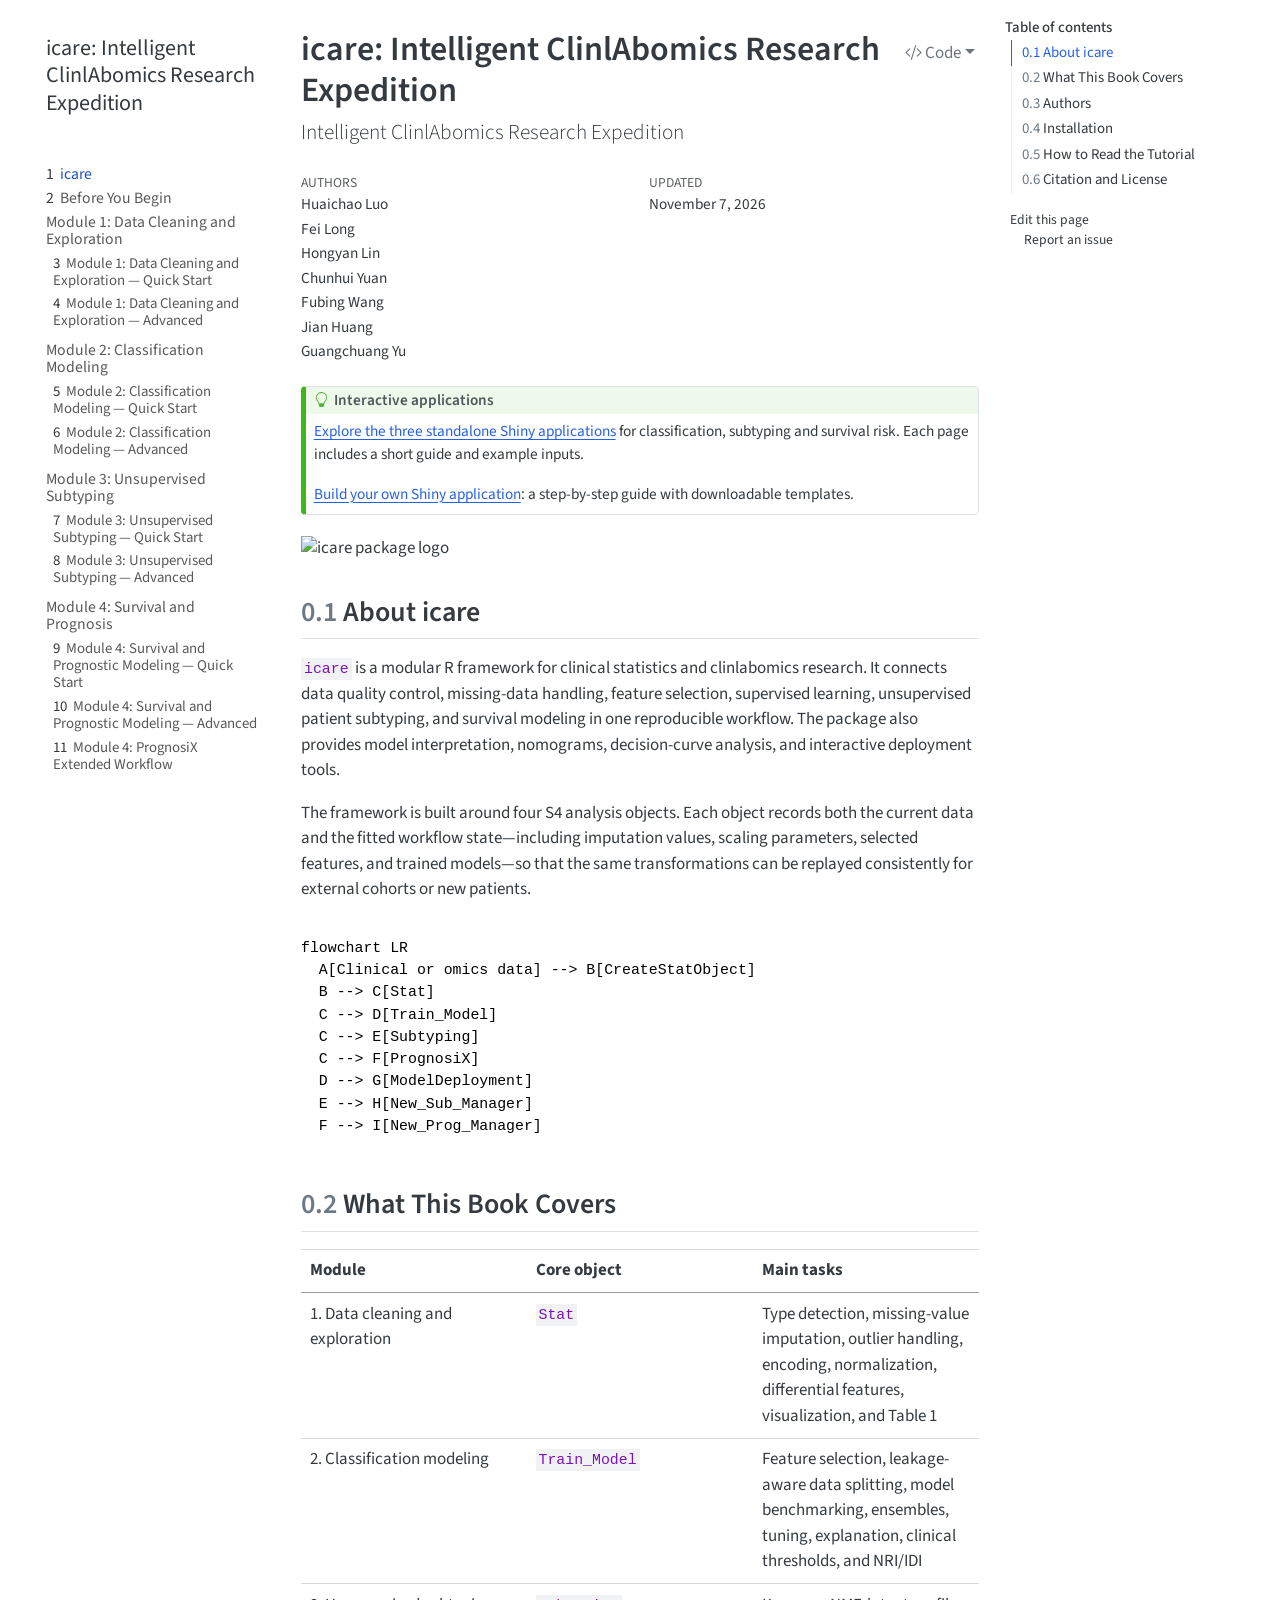
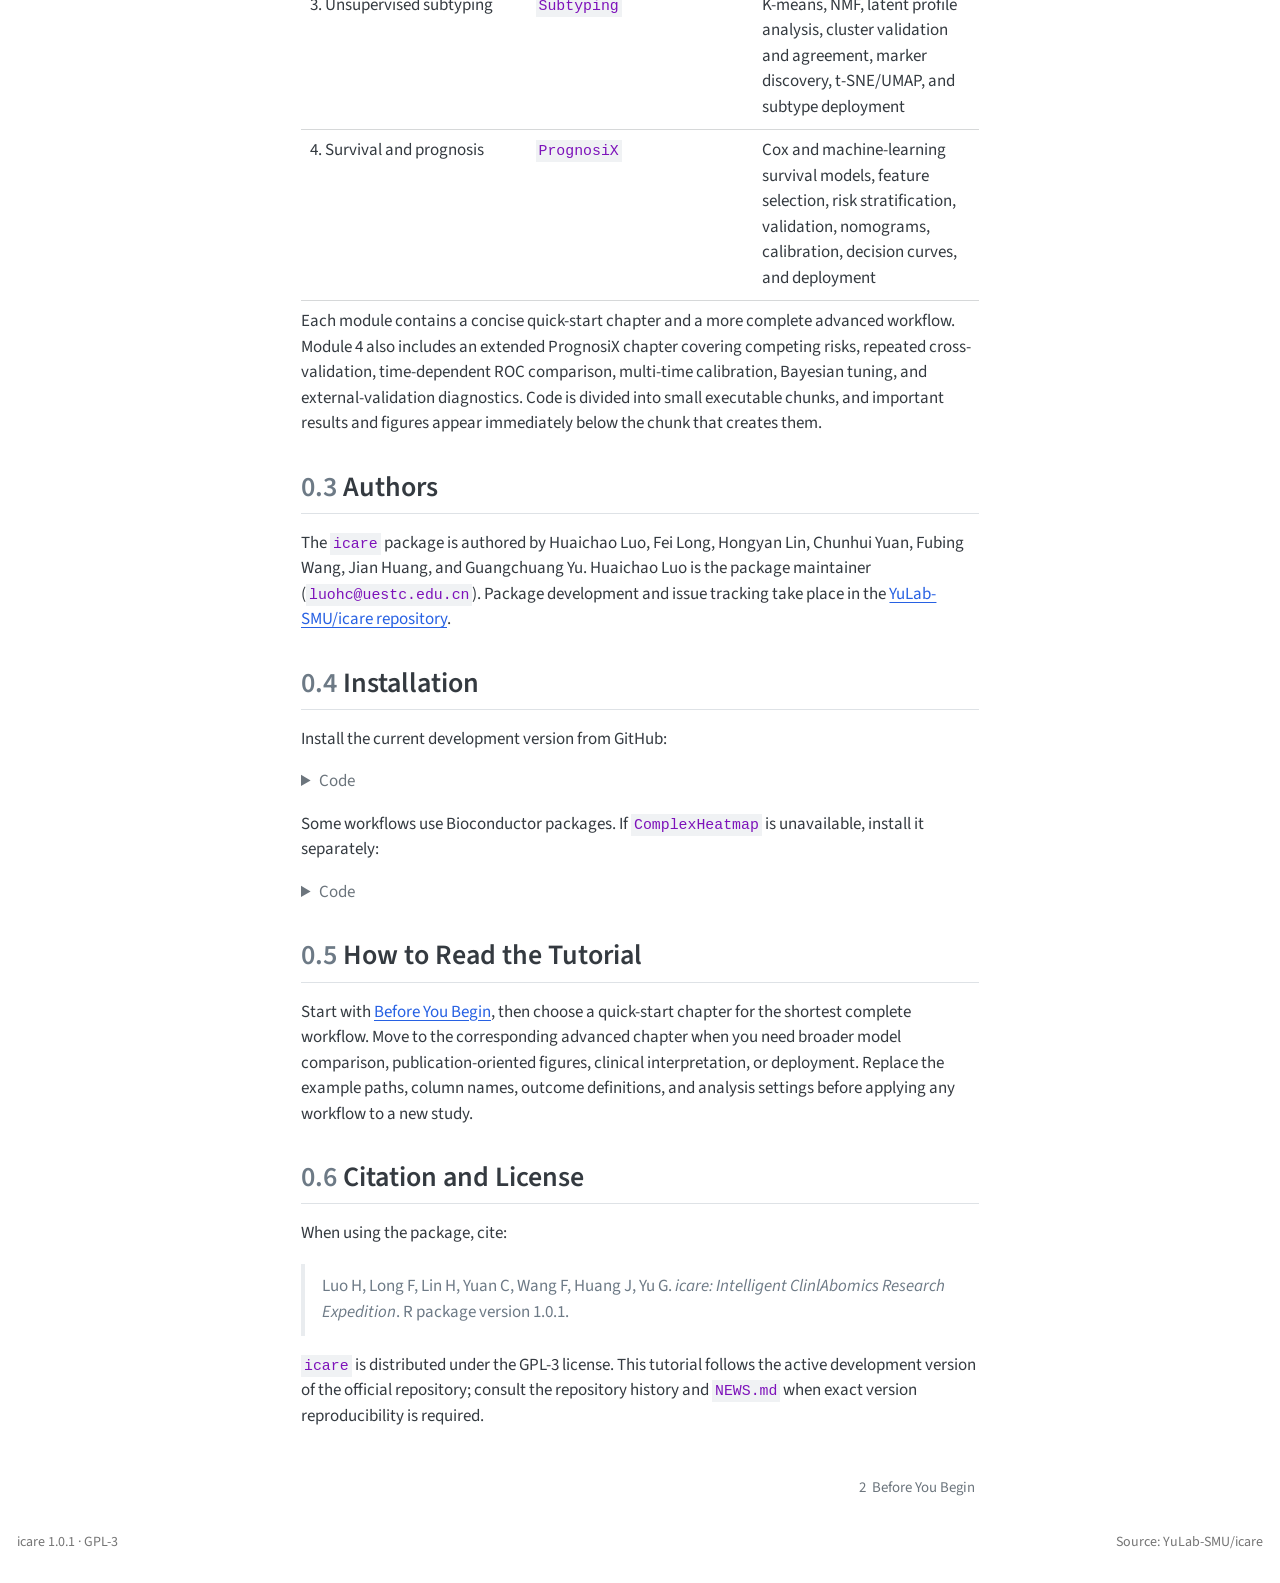
==== commit 397693cb: "Built site for gh-pages" ====
--- a/index.html
+++ b/index.html
@@ -13,7 +13,7 @@
 <meta name="author" content="Fubing Wang">
 <meta name="author" content="Jian Huang">
 <meta name="author" content="Guangchuang Yu">
-<meta name="dcterms.date" content="2026-11-05">
+<meta name="dcterms.date" content="2026-11-07">
 
 <title>icare: Intelligent ClinlAbomics Research Expedition</title>
 <style>
@@ -90,7 +90,7 @@
 <link href="site_libs/quarto-html/quarto-syntax-highlighting-63b5708e65d6cd79cd7618c58d0c21e7.css" rel="stylesheet" id="quarto-text-highlighting-styles">
 <script src="site_libs/bootstrap/bootstrap.min.js"></script>
 <link href="site_libs/bootstrap/bootstrap-icons.css" rel="stylesheet">
-<link href="site_libs/bootstrap/bootstrap-da04b06e5c4a19ee0b37a13fe2d2a80e.min.css" rel="stylesheet" append-hash="true" id="quarto-bootstrap" data-mode="light">
+<link href="site_libs/bootstrap/bootstrap-4c5e755a3bfe43f3706dcc37cc2065fe.min.css" rel="stylesheet" append-hash="true" id="quarto-bootstrap" data-mode="light">
 <script id="quarto-search-options" type="application/json">{
   "location": "sidebar",
   "copy-button": false,
@@ -308,7 +308,7 @@
     <div>
     <div class="quarto-title-meta-heading">Updated</div>
     <div class="quarto-title-meta-contents">
-      <p class="date">November 5, 2026</p>
+      <p class="date">November 7, 2026</p>
     </div>
   </div>
   
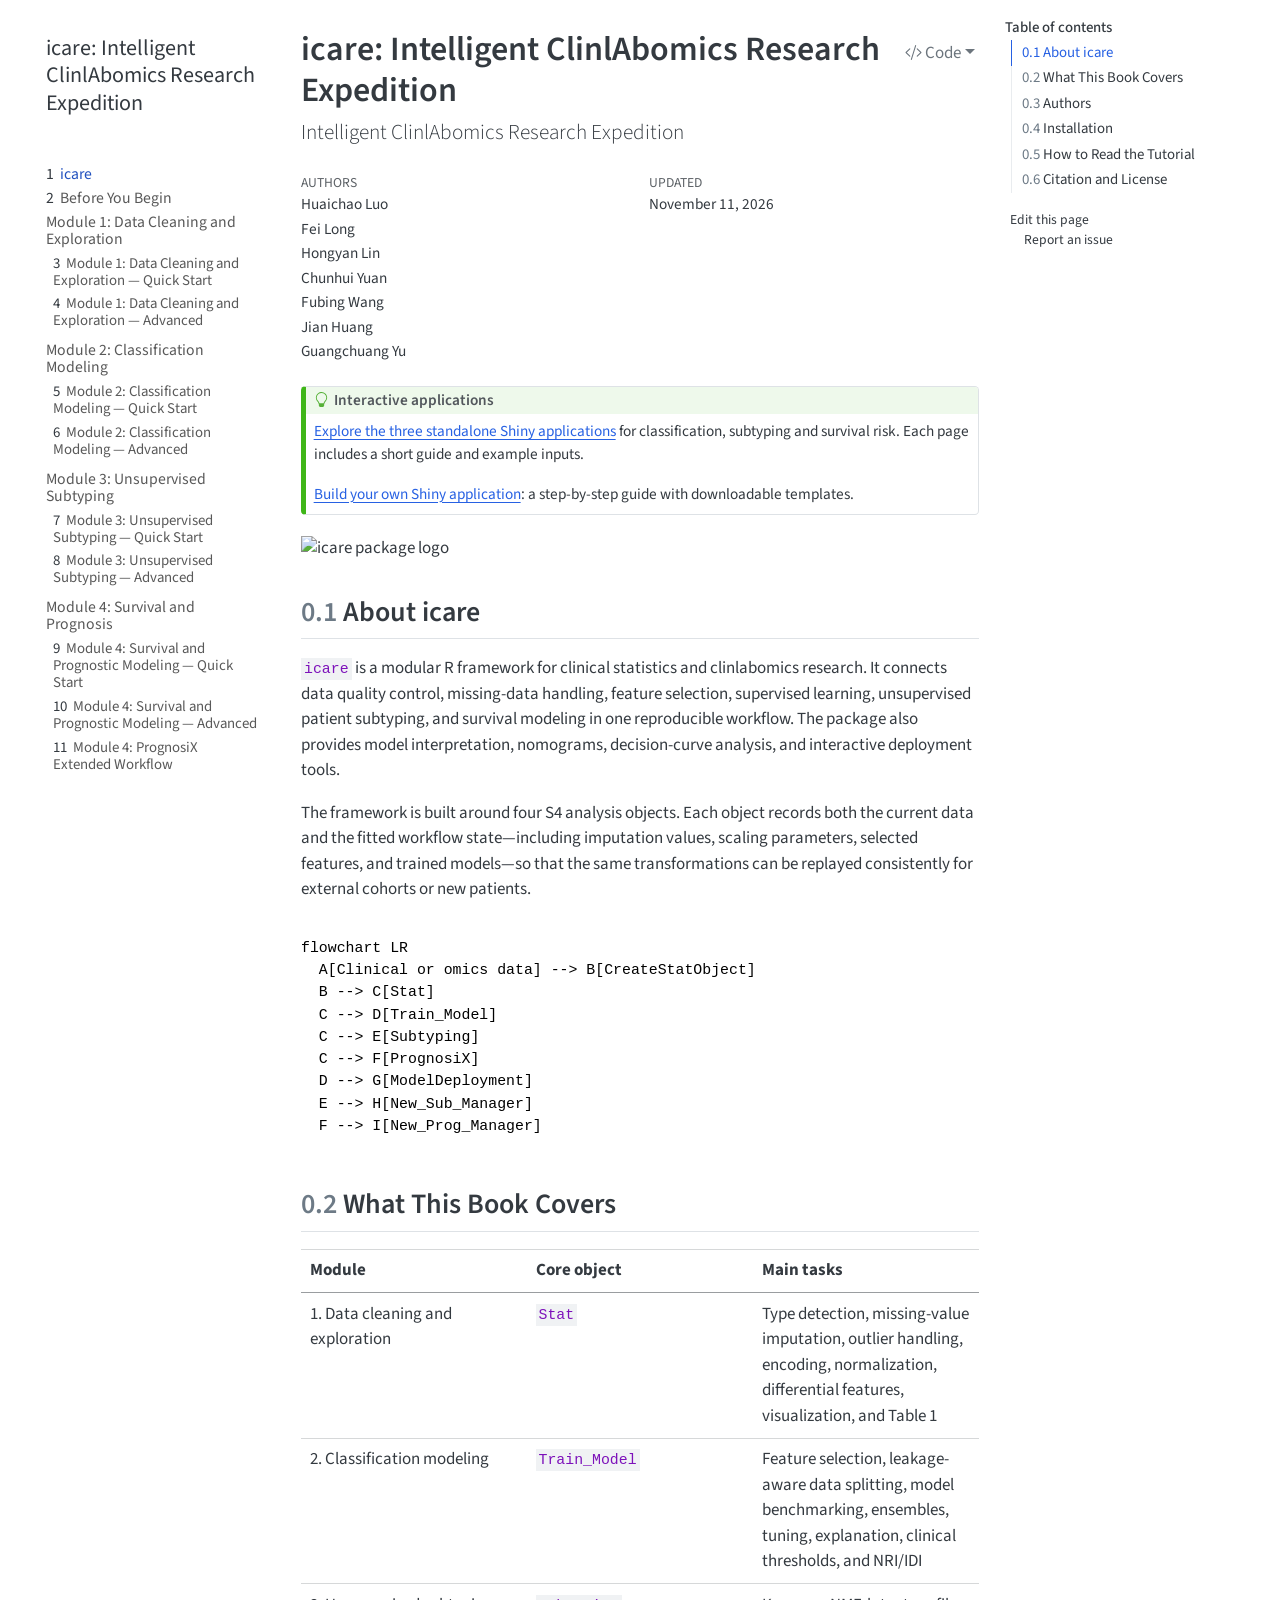
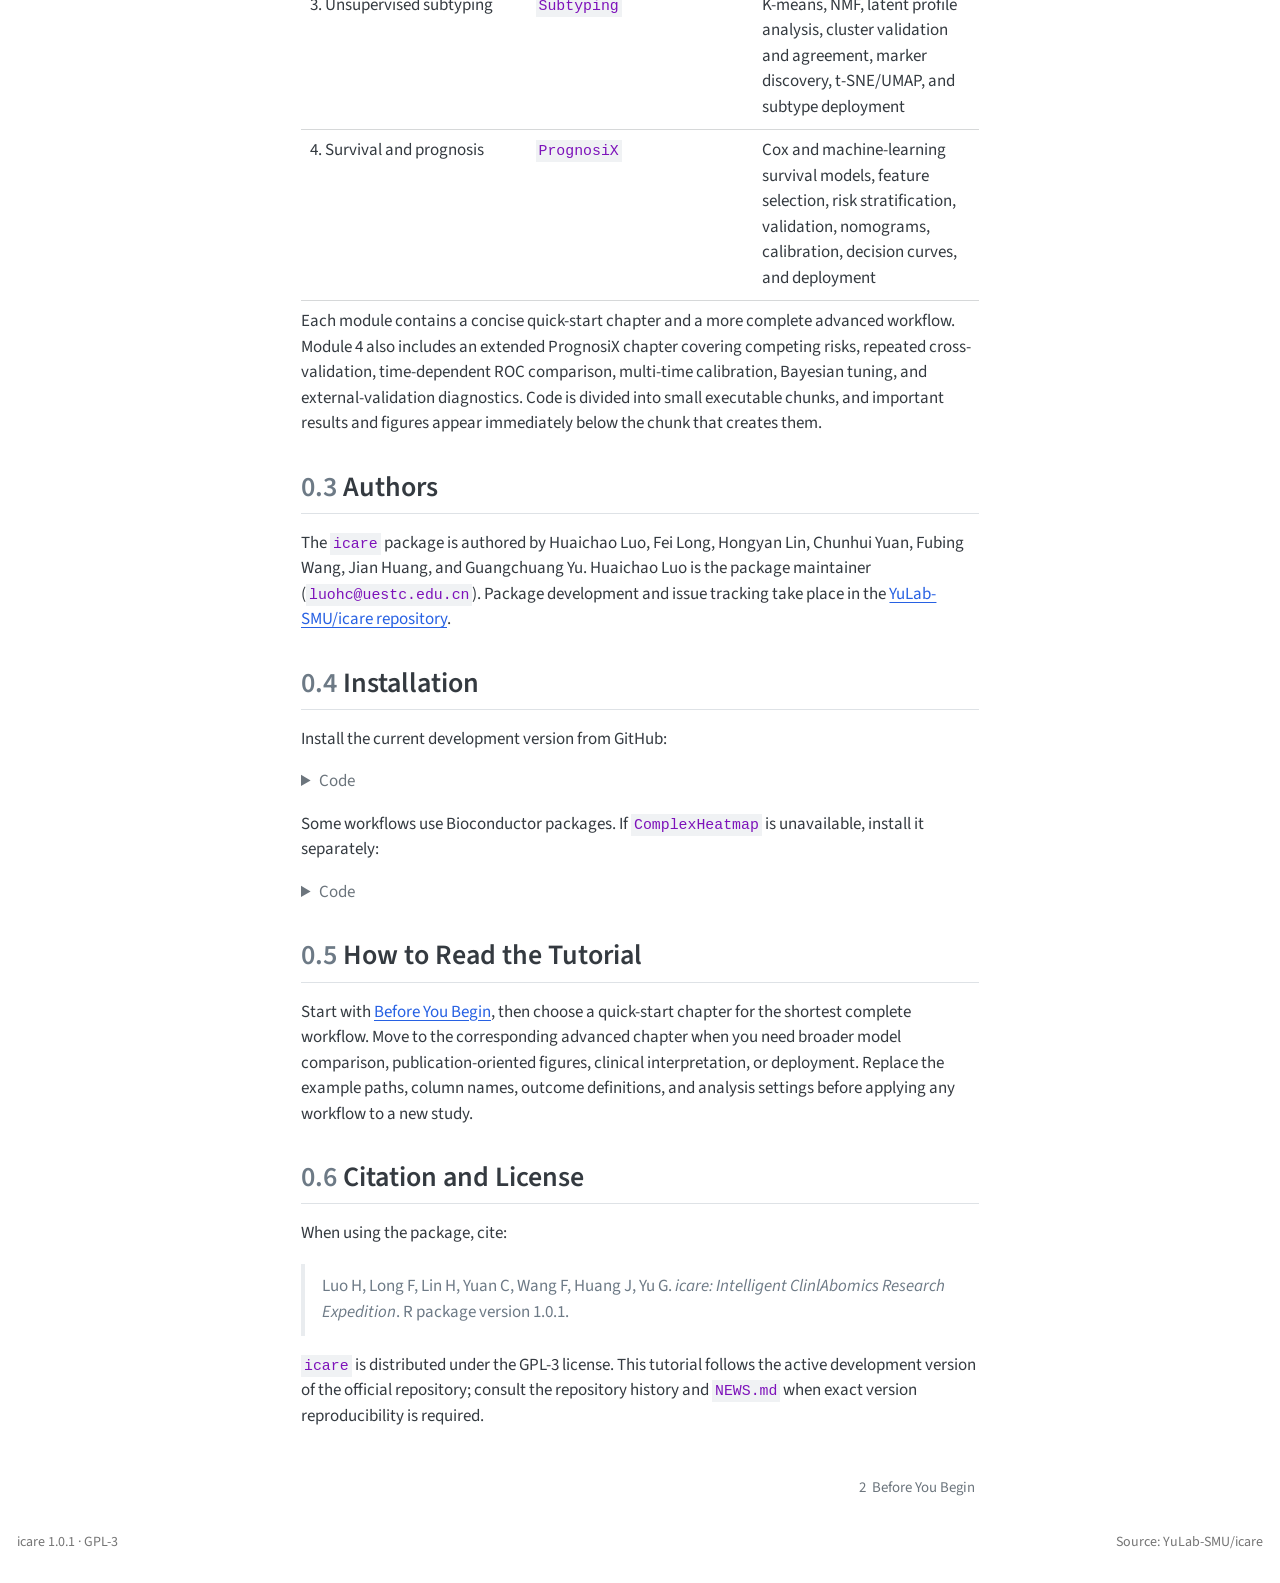
==== commit 096c4a88: "Built site for gh-pages" ====
--- a/index.html
+++ b/index.html
@@ -13,7 +13,7 @@
 <meta name="author" content="Fubing Wang">
 <meta name="author" content="Jian Huang">
 <meta name="author" content="Guangchuang Yu">
-<meta name="dcterms.date" content="2026-11-07">
+<meta name="dcterms.date" content="2026-11-11">
 
 <title>icare: Intelligent ClinlAbomics Research Expedition</title>
 <style>
@@ -308,7 +308,7 @@
     <div>
     <div class="quarto-title-meta-heading">Updated</div>
     <div class="quarto-title-meta-contents">
-      <p class="date">November 7, 2026</p>
+      <p class="date">November 11, 2026</p>
     </div>
   </div>
   
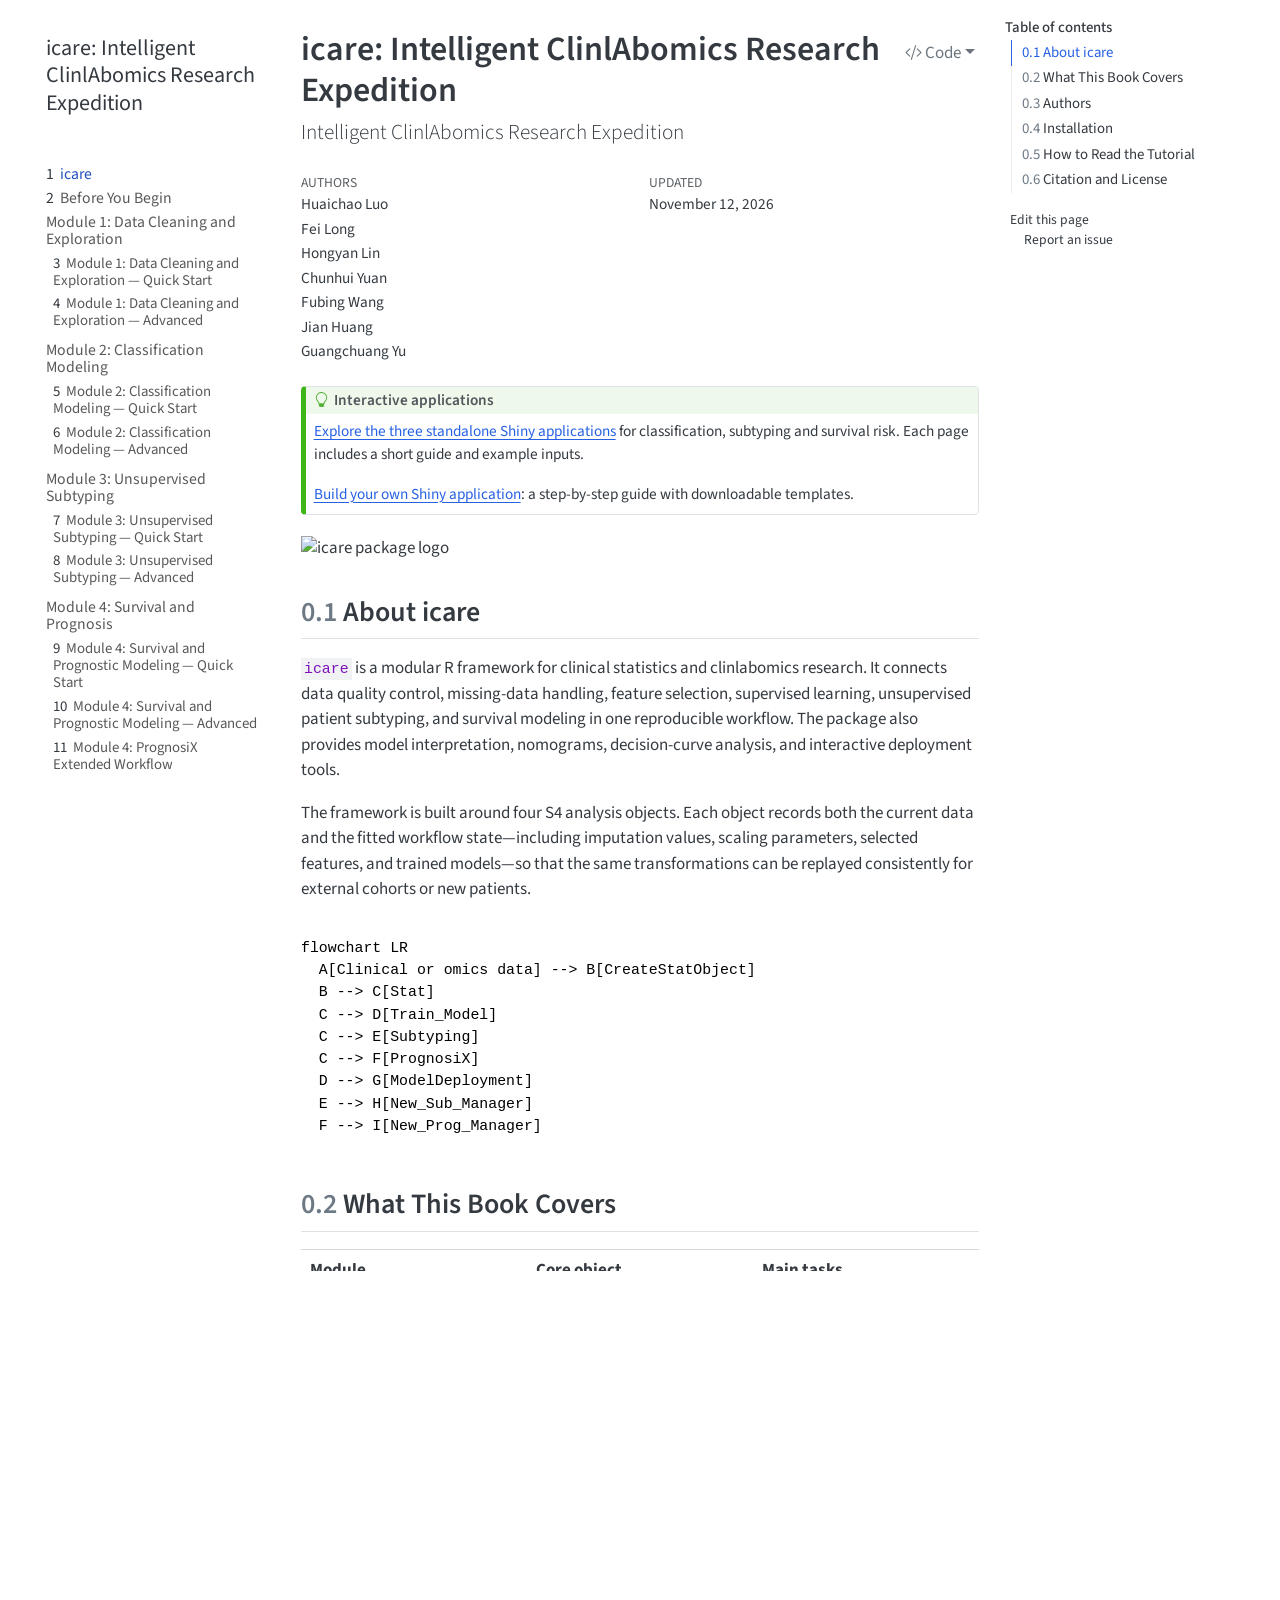
==== commit 621b138e: "Built site for gh-pages" ====
--- a/index.html
+++ b/index.html
@@ -13,7 +13,7 @@
 <meta name="author" content="Fubing Wang">
 <meta name="author" content="Jian Huang">
 <meta name="author" content="Guangchuang Yu">
-<meta name="dcterms.date" content="2026-11-11">
+<meta name="dcterms.date" content="2026-11-12">
 
 <title>icare: Intelligent ClinlAbomics Research Expedition</title>
 <style>
@@ -308,7 +308,7 @@
     <div>
     <div class="quarto-title-meta-heading">Updated</div>
     <div class="quarto-title-meta-contents">
-      <p class="date">November 11, 2026</p>
+      <p class="date">November 12, 2026</p>
     </div>
   </div>
   
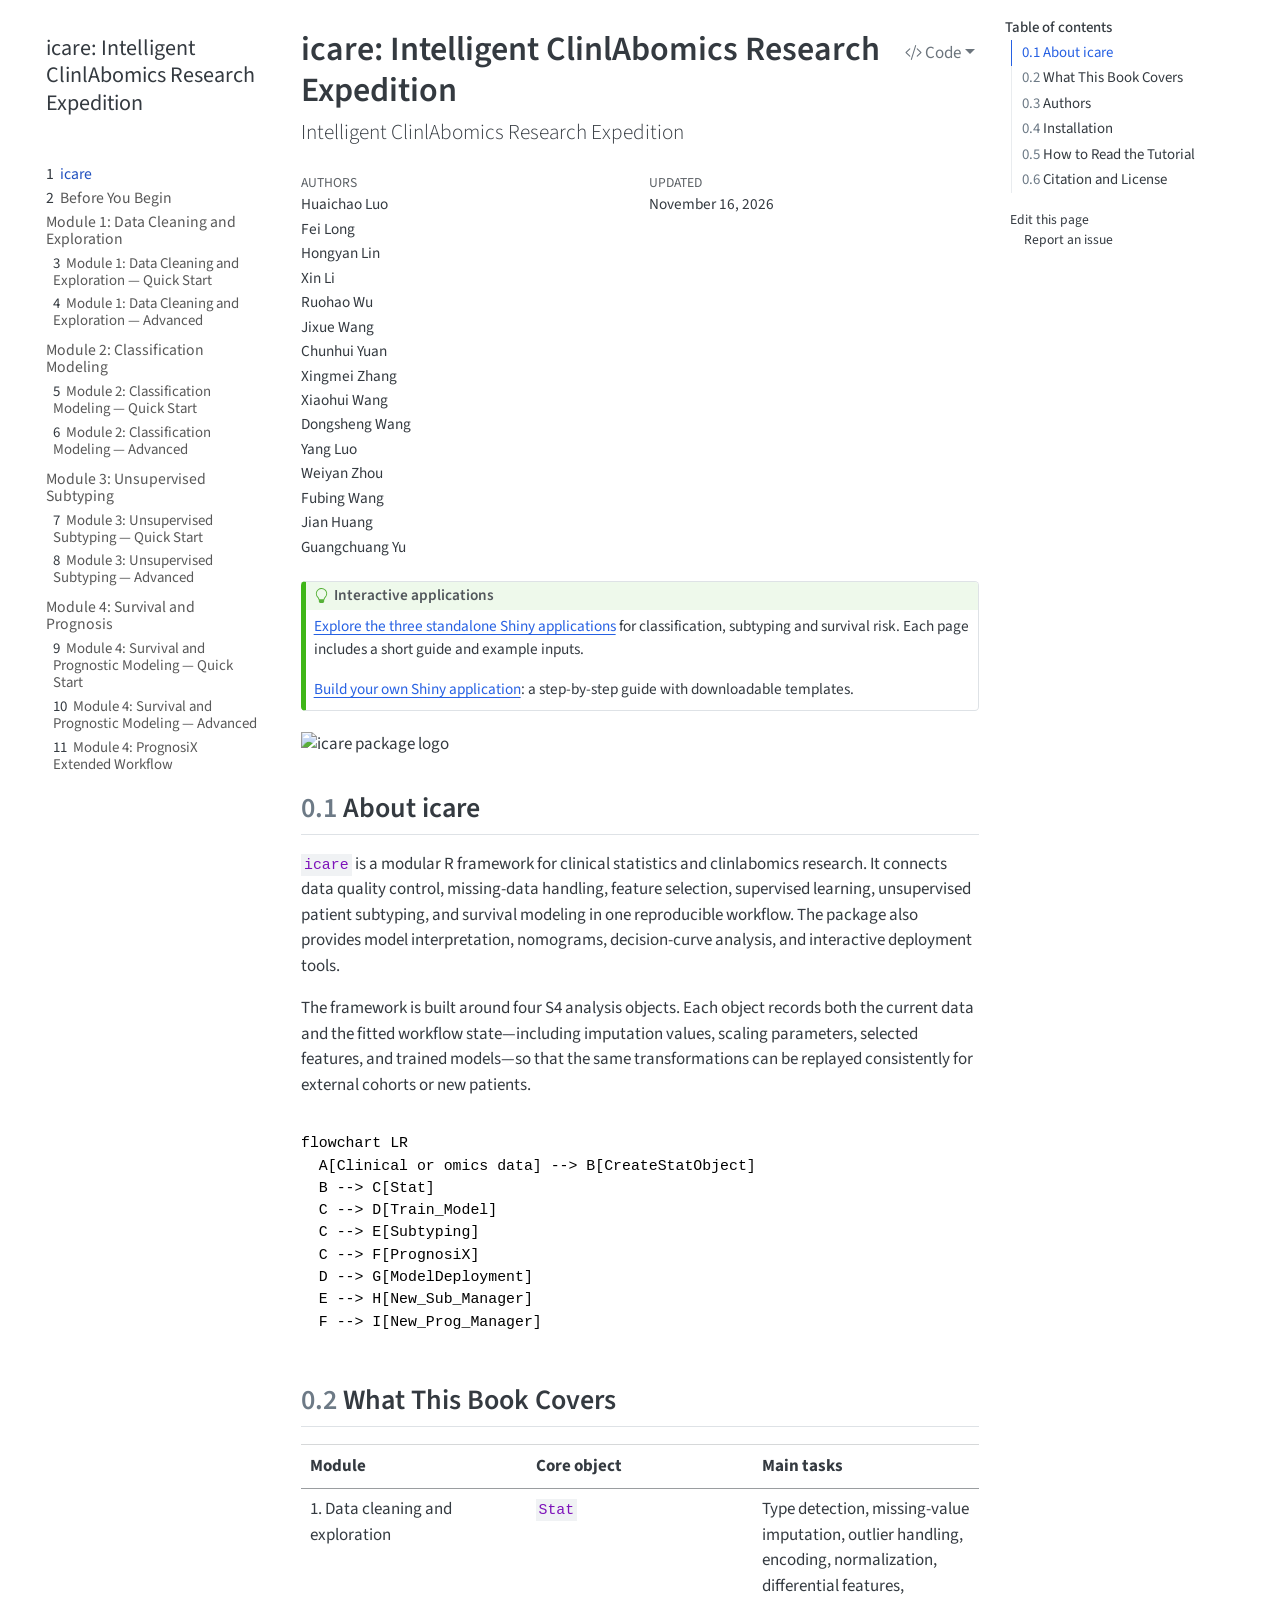
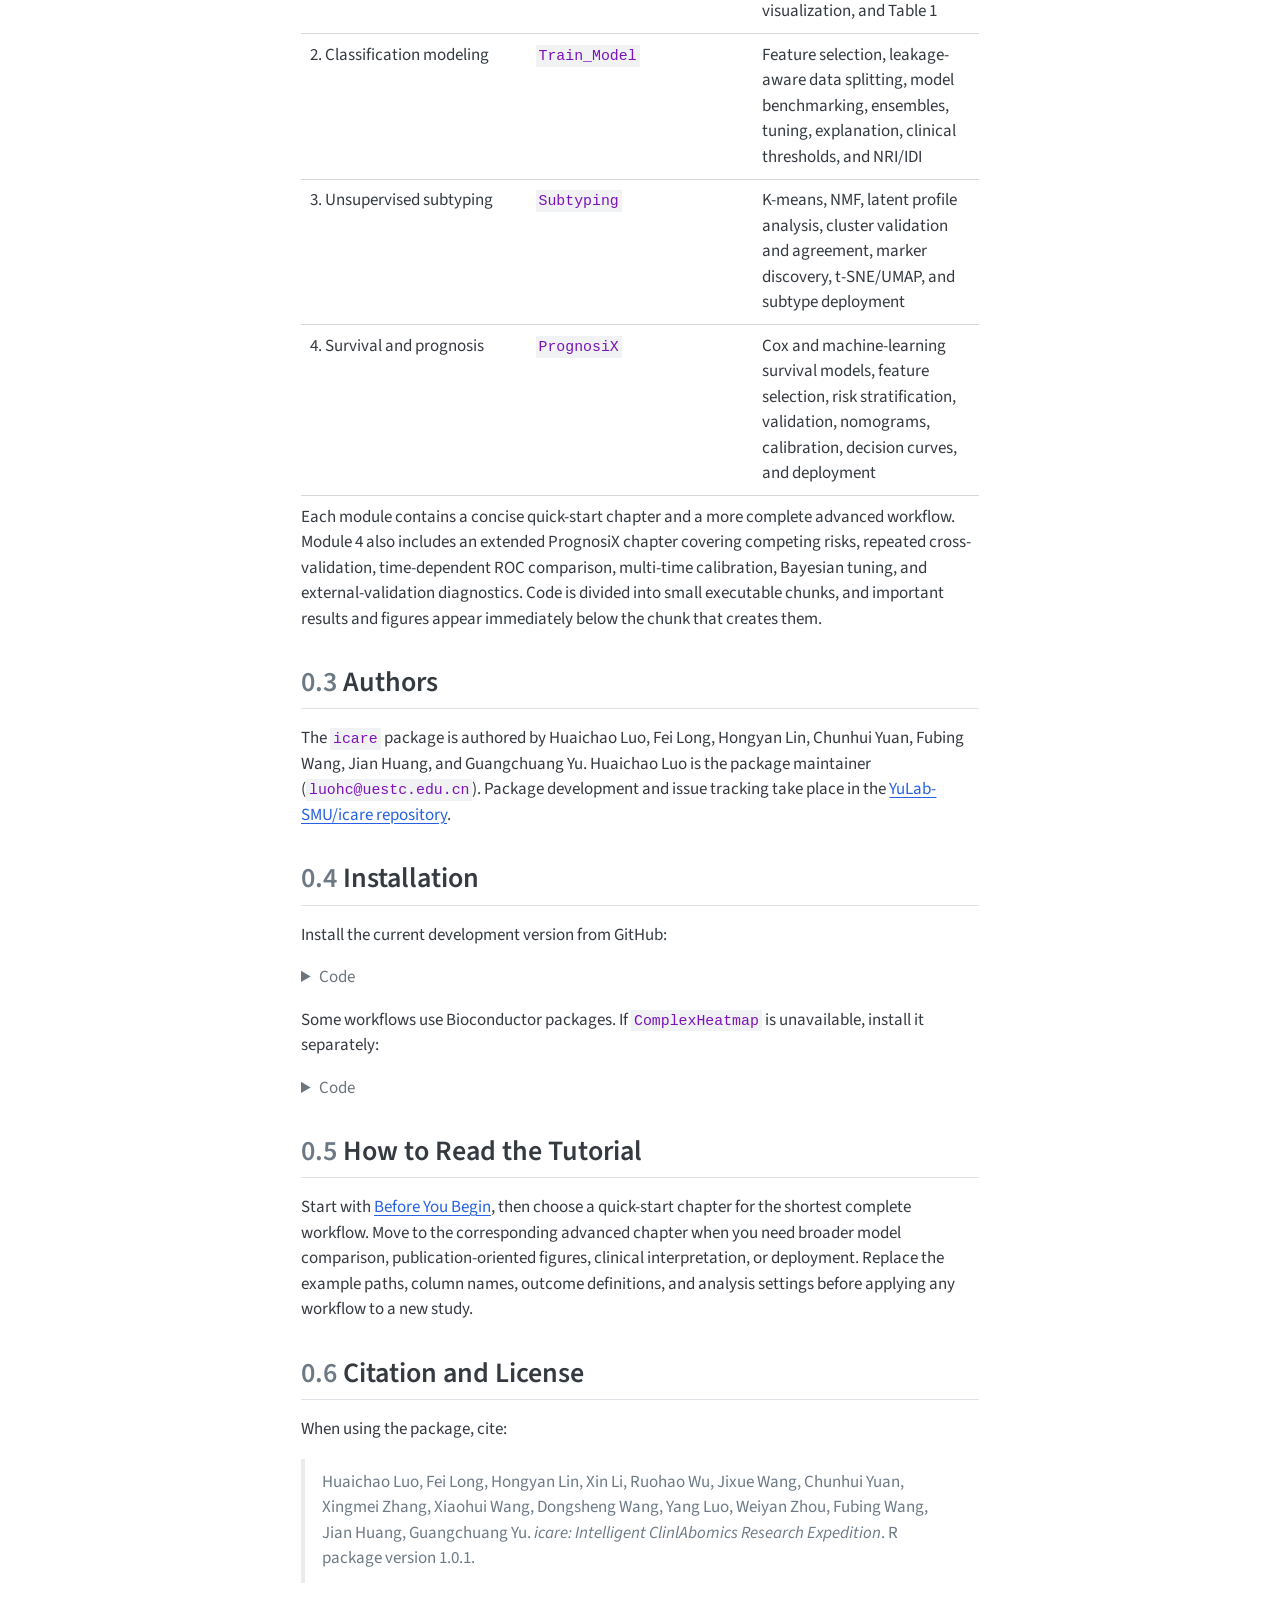
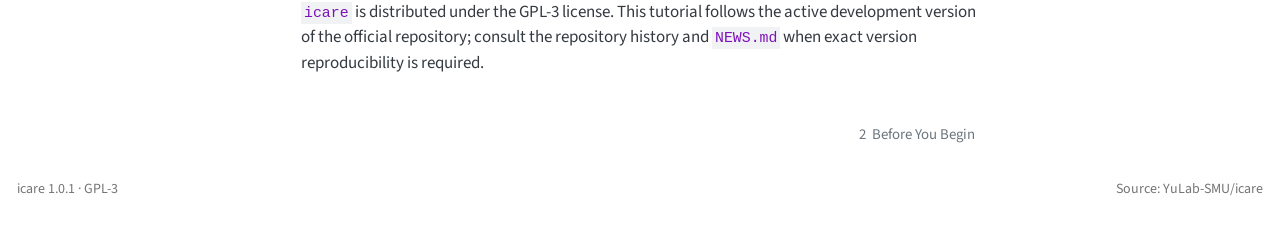
==== commit 795488df: "Built site for gh-pages" ====
--- a/index.html
+++ b/index.html
@@ -9,11 +9,19 @@
 <meta name="author" content="Huaichao Luo">
 <meta name="author" content="Fei Long">
 <meta name="author" content="Hongyan Lin">
+<meta name="author" content="Xin Li">
+<meta name="author" content="Ruohao Wu">
+<meta name="author" content="Jixue Wang">
 <meta name="author" content="Chunhui Yuan">
+<meta name="author" content="Xingmei Zhang">
+<meta name="author" content="Xiaohui Wang">
+<meta name="author" content="Dongsheng Wang">
+<meta name="author" content="Yang Luo">
+<meta name="author" content="Weiyan Zhou">
 <meta name="author" content="Fubing Wang">
 <meta name="author" content="Jian Huang">
 <meta name="author" content="Guangchuang Yu">
-<meta name="dcterms.date" content="2026-11-12">
+<meta name="dcterms.date" content="2026-11-16">
 
 <title>icare: Intelligent ClinlAbomics Research Expedition</title>
 <style>
@@ -298,7 +306,15 @@
              <p>Huaichao Luo </p>
              <p>Fei Long </p>
              <p>Hongyan Lin </p>
+             <p>Xin Li </p>
+             <p>Ruohao Wu </p>
+             <p>Jixue Wang </p>
              <p>Chunhui Yuan </p>
+             <p>Xingmei Zhang </p>
+             <p>Xiaohui Wang </p>
+             <p>Dongsheng Wang </p>
+             <p>Yang Luo </p>
+             <p>Weiyan Zhou </p>
              <p>Fubing Wang </p>
              <p>Jian Huang </p>
              <p>Guangchuang Yu </p>
@@ -308,7 +324,7 @@
     <div>
     <div class="quarto-title-meta-heading">Updated</div>
     <div class="quarto-title-meta-contents">
-      <p class="date">November 12, 2026</p>
+      <p class="date">November 16, 2026</p>
     </div>
   </div>
   
@@ -433,7 +449,7 @@
 <h2 data-number="0.6" class="anchored" data-anchor-id="citation-and-license"><span class="header-section-number">0.6</span> Citation and License</h2>
 <p>When using the package, cite:</p>
 <blockquote class="blockquote">
-<p>Luo H, Long F, Lin H, Yuan C, Wang F, Huang J, Yu G. <em>icare: Intelligent ClinlAbomics Research Expedition</em>. R package version 1.0.1.</p>
+<p>Huaichao Luo, Fei Long, Hongyan Lin, Xin Li, Ruohao Wu, Jixue Wang, Chunhui Yuan, Xingmei Zhang, Xiaohui Wang, Dongsheng Wang, Yang Luo, Weiyan Zhou, Fubing Wang, Jian Huang, Guangchuang Yu. <em>icare: Intelligent ClinlAbomics Research Expedition</em>. R package version 1.0.1.</p>
 </blockquote>
 <p><code>icare</code> is distributed under the GPL-3 license. This tutorial follows the active development version of the official repository; consult the repository history and <code>NEWS.md</code> when exact version reproducibility is required.</p>
 
@@ -1057,7 +1073,7 @@
 <span id="cb3-82"><a href="#cb3-82" aria-hidden="true" tabindex="-1"></a></span>
 <span id="cb3-83"><a href="#cb3-83" aria-hidden="true" tabindex="-1"></a>When using the package, cite:</span>
 <span id="cb3-84"><a href="#cb3-84" aria-hidden="true" tabindex="-1"></a></span>
-<span id="cb3-85"><a href="#cb3-85" aria-hidden="true" tabindex="-1"></a><span class="at">&gt; Luo H, Long F, Lin H, Yuan C, Wang F, Huang J, Yu G. *icare: Intelligent ClinlAbomics Research Expedition*. R package version 1.0.1.</span></span>
+<span id="cb3-85"><a href="#cb3-85" aria-hidden="true" tabindex="-1"></a><span class="at">&gt; Huaichao Luo, Fei Long, Hongyan Lin, Xin Li, Ruohao Wu, Jixue Wang, Chunhui Yuan, Xingmei Zhang, Xiaohui Wang, Dongsheng Wang, Yang Luo, Weiyan Zhou, Fubing Wang, Jian Huang, Guangchuang Yu. *icare: Intelligent ClinlAbomics Research Expedition*. R package version 1.0.1.</span></span>
 <span id="cb3-86"><a href="#cb3-86" aria-hidden="true" tabindex="-1"></a></span>
 <span id="cb3-87"><a href="#cb3-87" aria-hidden="true" tabindex="-1"></a><span class="in">`icare`</span> is distributed under the GPL-3 license. This tutorial follows the active development version of the official repository; consult the repository history and <span class="in">`NEWS.md`</span> when exact version reproducibility is required.</span>
 </code></pre></div><button title="Copy to Clipboard" class="code-copy-button" data-in-quarto-modal=""><i class="bi"></i></button></div>
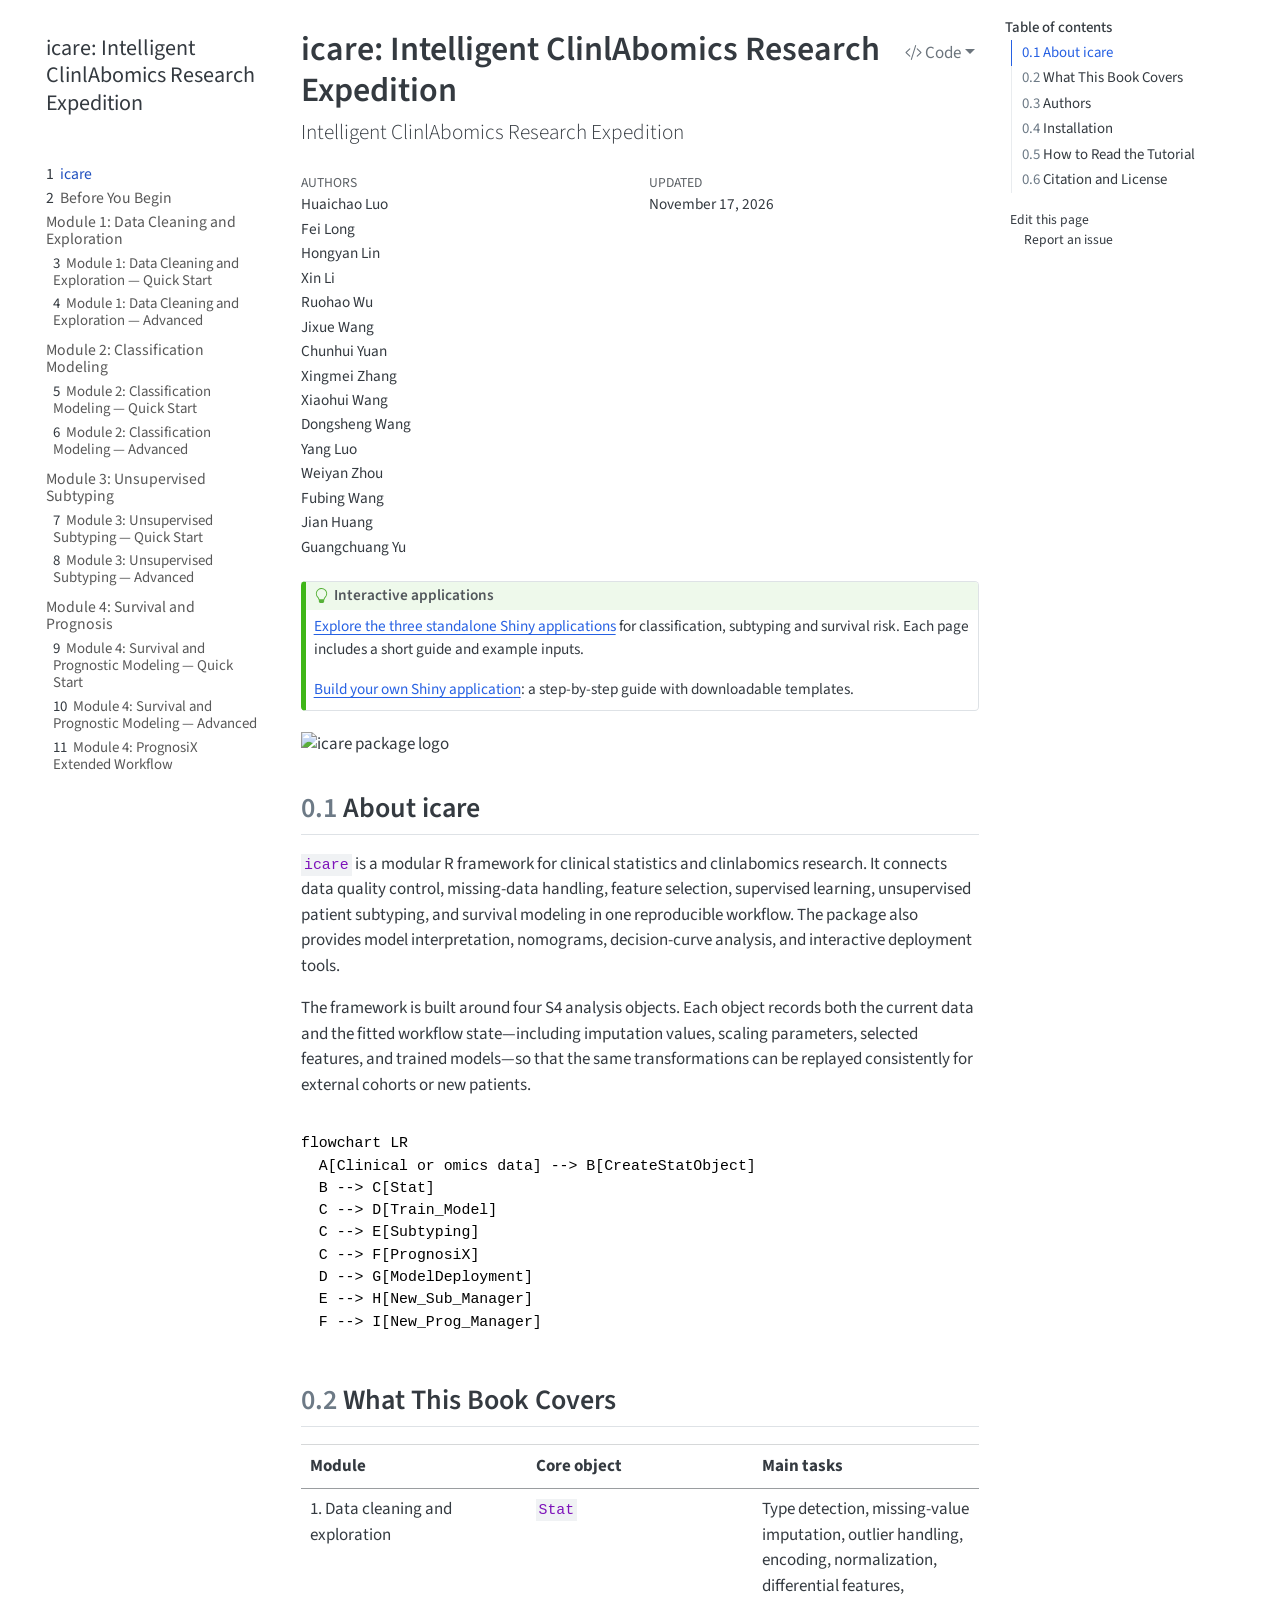
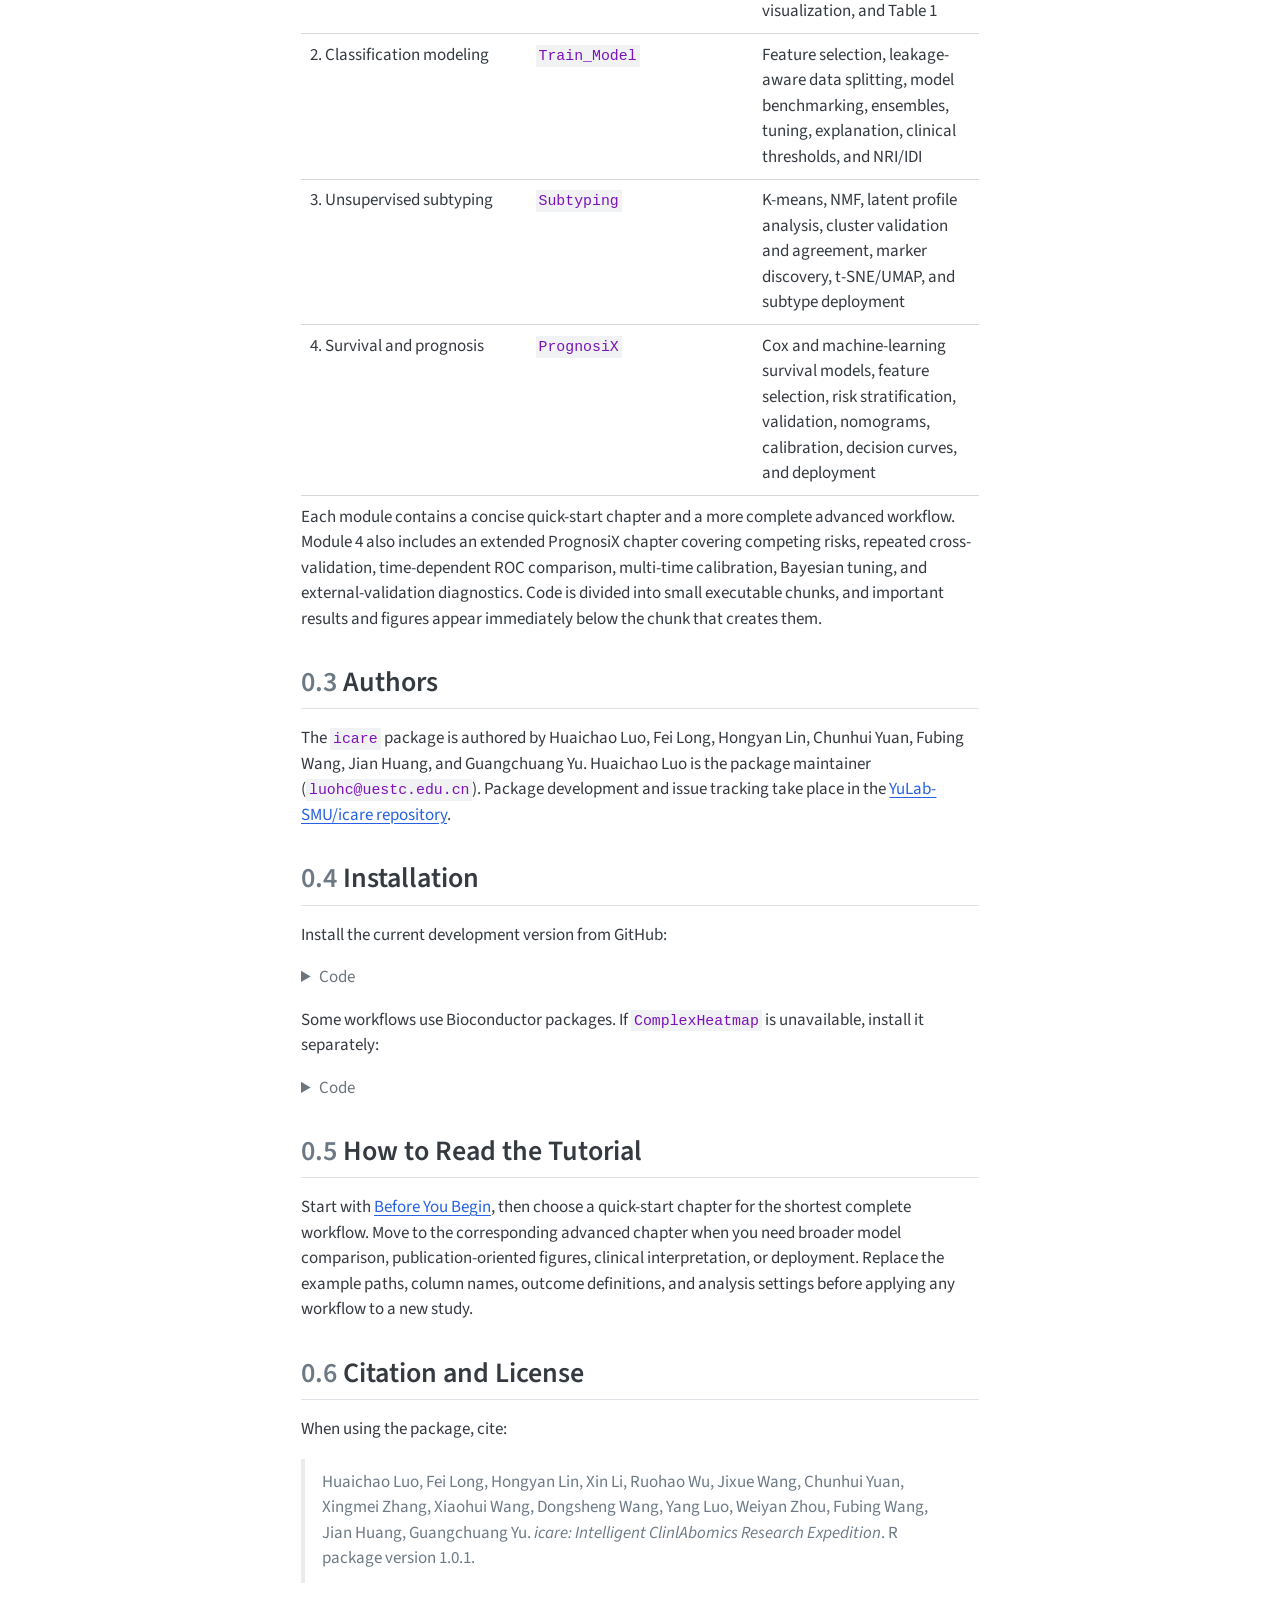
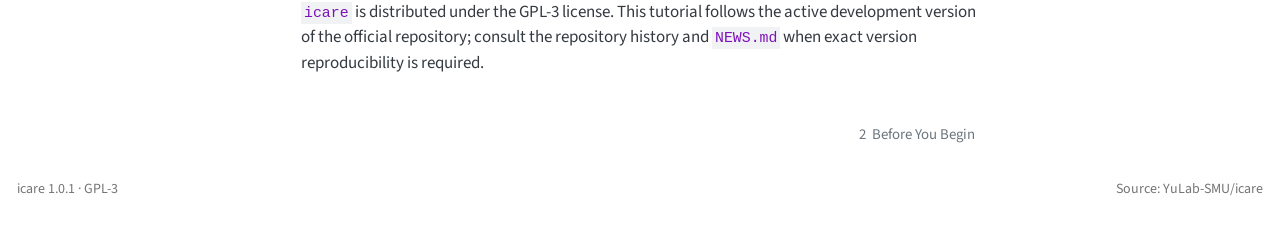
==== commit 180c8ec4: "Built site for gh-pages" ====
--- a/index.html
+++ b/index.html
@@ -21,7 +21,7 @@
 <meta name="author" content="Fubing Wang">
 <meta name="author" content="Jian Huang">
 <meta name="author" content="Guangchuang Yu">
-<meta name="dcterms.date" content="2026-11-16">
+<meta name="dcterms.date" content="2026-11-17">
 
 <title>icare: Intelligent ClinlAbomics Research Expedition</title>
 <style>
@@ -324,7 +324,7 @@
     <div>
     <div class="quarto-title-meta-heading">Updated</div>
     <div class="quarto-title-meta-contents">
-      <p class="date">November 16, 2026</p>
+      <p class="date">November 17, 2026</p>
     </div>
   </div>
   
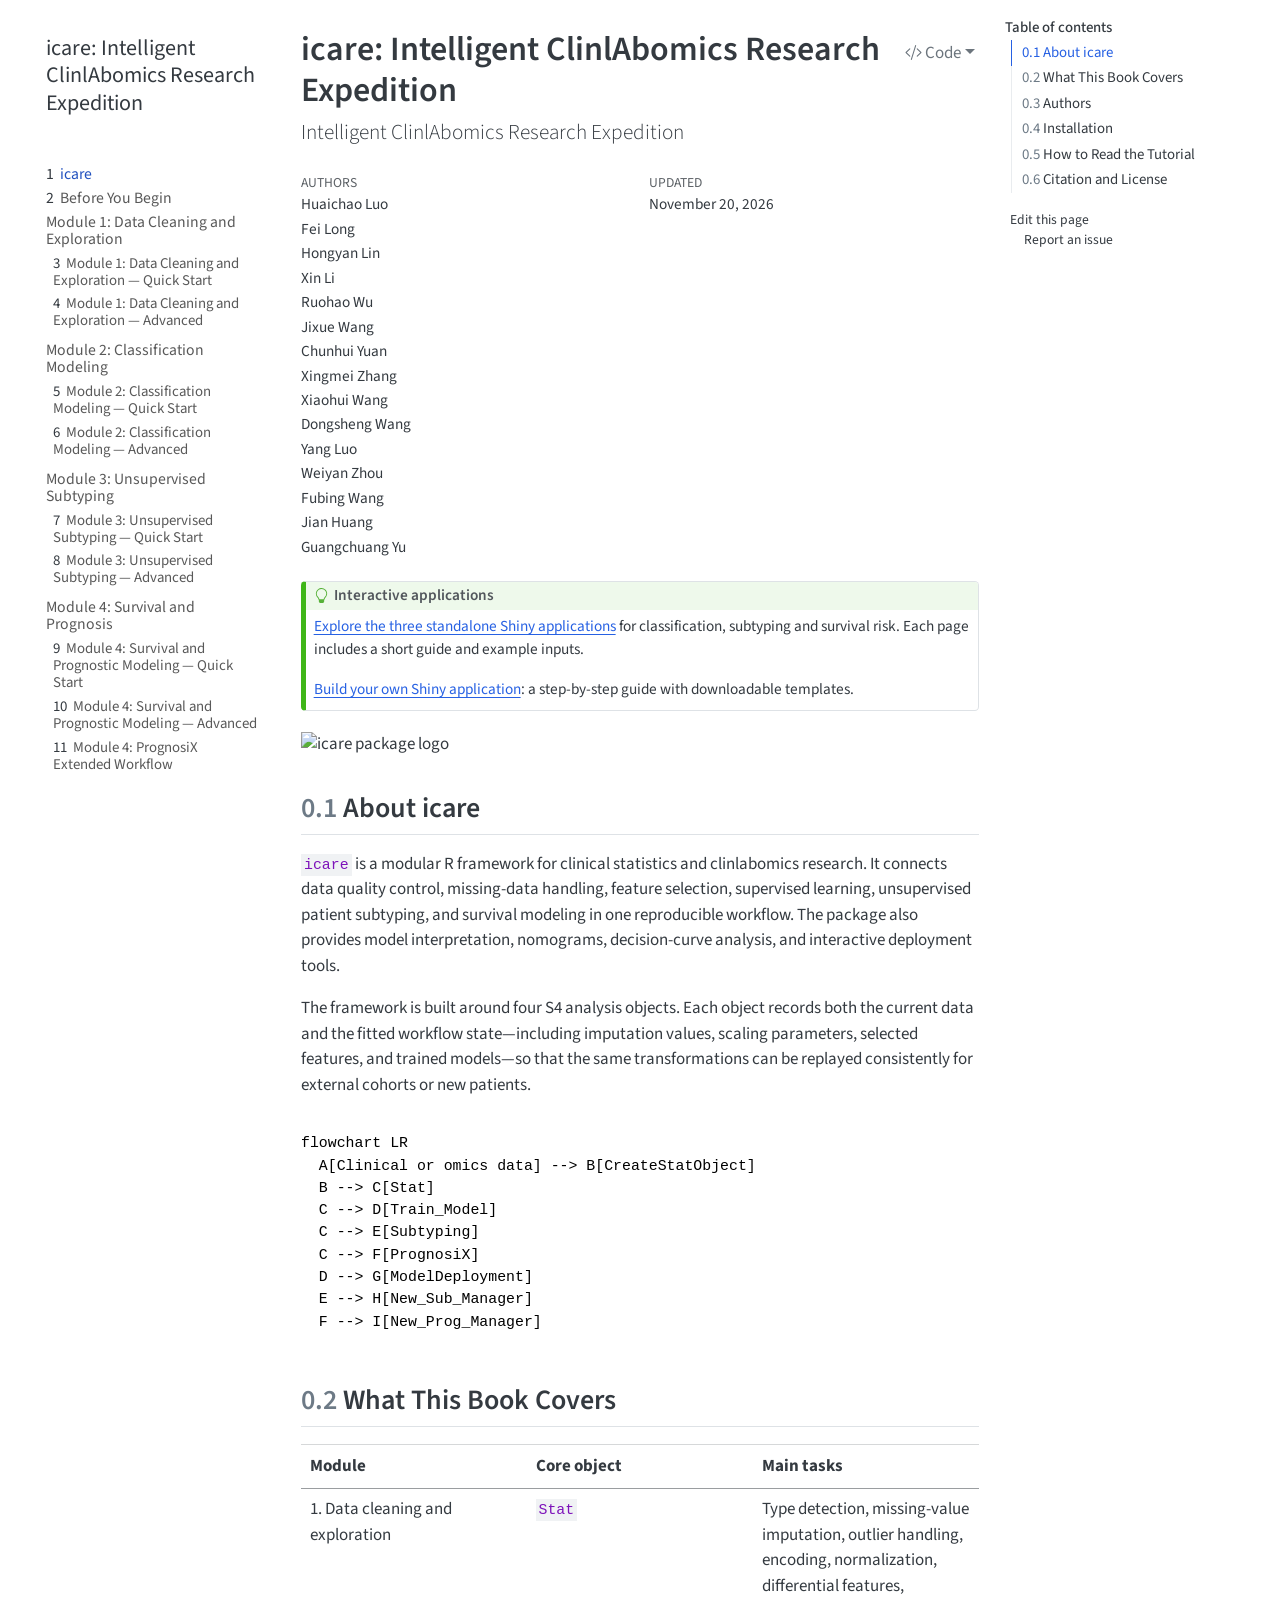
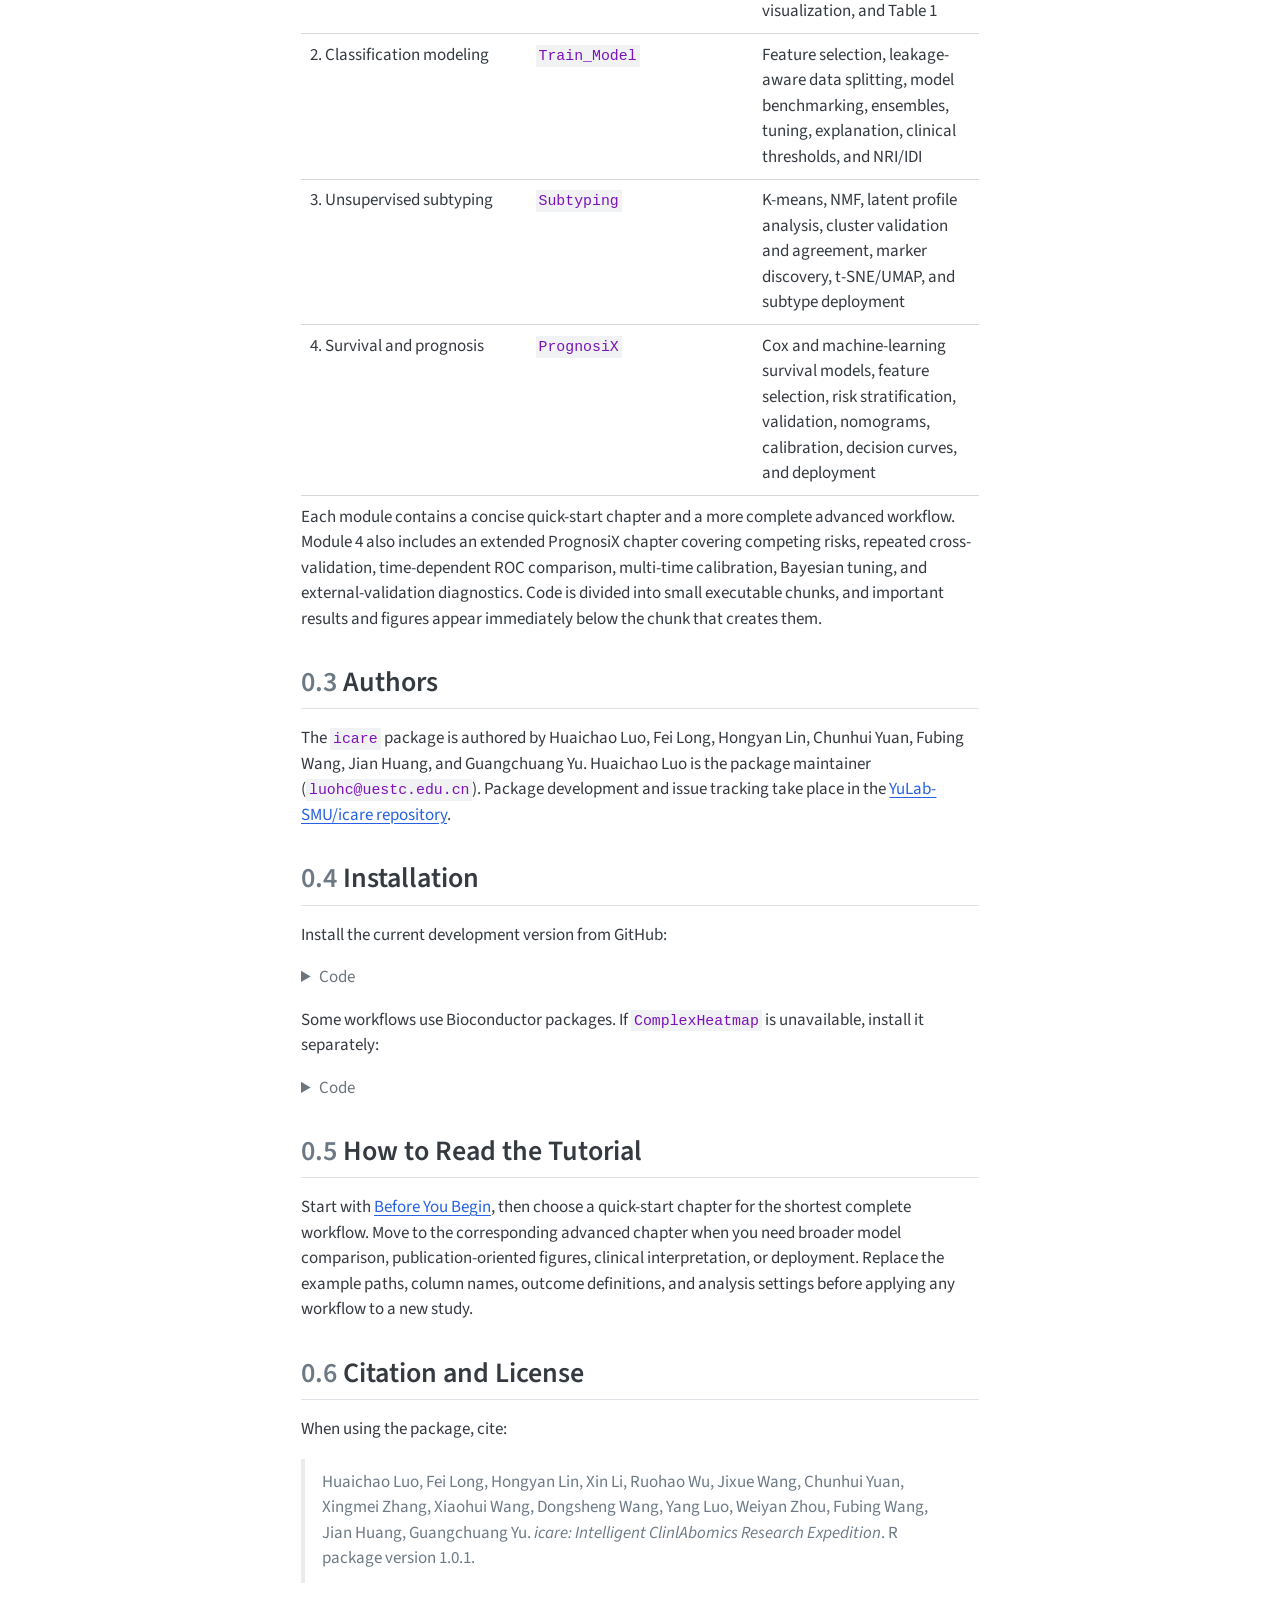
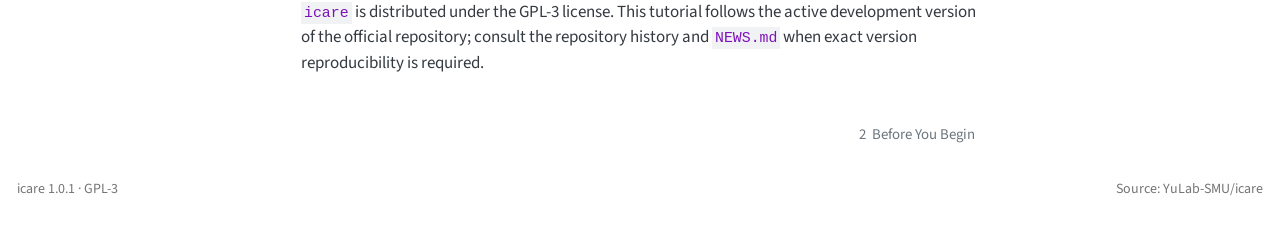
==== commit 35ff83ee: "Built site for gh-pages" ====
--- a/index.html
+++ b/index.html
@@ -21,7 +21,7 @@
 <meta name="author" content="Fubing Wang">
 <meta name="author" content="Jian Huang">
 <meta name="author" content="Guangchuang Yu">
-<meta name="dcterms.date" content="2026-11-17">
+<meta name="dcterms.date" content="2026-11-20">
 
 <title>icare: Intelligent ClinlAbomics Research Expedition</title>
 <style>
@@ -324,7 +324,7 @@
     <div>
     <div class="quarto-title-meta-heading">Updated</div>
     <div class="quarto-title-meta-contents">
-      <p class="date">November 17, 2026</p>
+      <p class="date">November 20, 2026</p>
     </div>
   </div>
   
